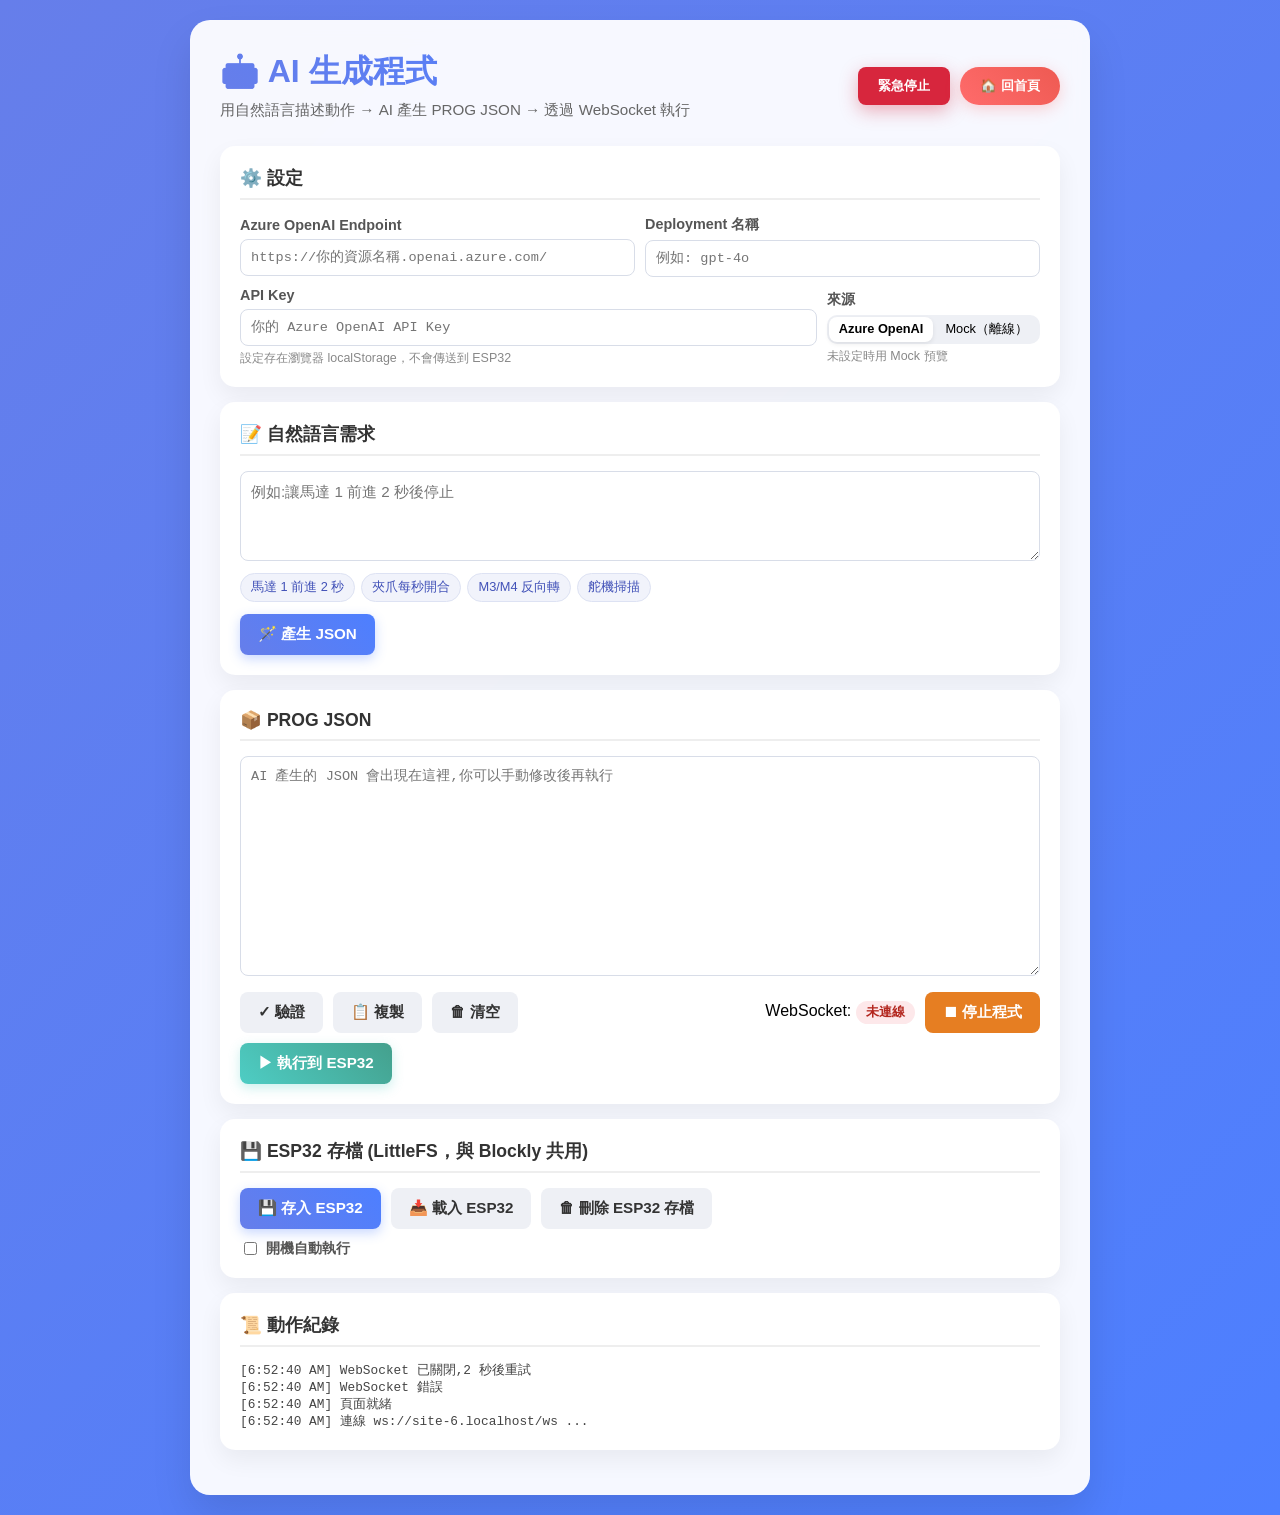
==== data/ai.html @ b8c1ba44 "Initial public release ESP32 desktop test board firmware + mobile web UI (Blockly / joystick / AI / " ====
<!DOCTYPE html>
<html lang="zh-Hant">

<head>
  <meta charset="UTF-8" />
  <title>🤖 AI 生成程式</title>
  <meta name="viewport" content="width=device-width, initial-scale=1" />
  <style>
    * { box-sizing: border-box; }
    html, body { margin: 0; padding: 0; }
    body {
      background: linear-gradient(135deg, #667eea 0%, #4d7fff 100%);
      min-height: 100vh;
      padding: 20px;
      font-family: 'Segoe UI', Tahoma, Geneva, Verdana, sans-serif;
    }
    .main-container {
      background: rgba(255, 255, 255, 0.95);
      border-radius: 20px;
      box-shadow: 0 20px 40px rgba(0, 0, 0, 0.1);
      padding: 30px;
      max-width: 900px;
      margin: 0 auto;
      backdrop-filter: blur(10px);
    }
    .header {
      display: flex;
      justify-content: space-between;
      align-items: center;
      margin-bottom: 25px;
      gap: 12px;
      flex-wrap: wrap;
    }
    .header h1 {
      margin: 0;
      font-size: 2em;
      background: linear-gradient(45deg, #667eea, #4d7fff);
      -webkit-background-clip: text;
      -webkit-text-fill-color: transparent;
      background-clip: text;
    }
    .header p { color: #666; margin: 6px 0 0 0; font-size: 0.95em; }
    .header-actions { display: flex; gap: 10px; flex-wrap: wrap; }

    .home-button {
      background: linear-gradient(45deg, #ff6b6b, #ee5a52);
      color: white; border: none; padding: 10px 20px; border-radius: 25px;
      cursor: pointer; font-weight: bold;
      box-shadow: 0 4px 15px rgba(255, 107, 107, 0.3);
    }
    .estop-button {
      background: #d7263d; color: white; border: none;
      padding: 10px 20px; border-radius: 8px; cursor: pointer; font-weight: 800;
      box-shadow: 0 6px 18px rgba(215, 38, 61, 0.35);
    }

    .section {
      background: white;
      border-radius: 15px;
      box-shadow: 0 10px 25px rgba(0, 0, 0, 0.06);
      padding: 20px;
      margin: 15px 0;
    }
    .section-title {
      color: #333; font-size: 1.1em; font-weight: 600;
      border-bottom: 2px solid #eee; padding-bottom: 8px; margin-bottom: 15px;
    }

    label { display: block; font-size: 0.9em; color: #555; margin-bottom: 6px; font-weight: 600; }
    textarea, input[type="text"], input[type="password"] {
      width: 100%; padding: 10px; border: 1px solid #d8dde8; border-radius: 8px;
      font-family: 'Segoe UI', Tahoma, Geneva, Verdana, sans-serif; font-size: 0.95em;
      box-sizing: border-box; resize: vertical;
    }
    textarea#promptInput { min-height: 90px; }
    textarea#jsonOutput { min-height: 220px; font-family: 'Consolas','Courier New',monospace; font-size: 0.85em; }
    input[type="password"]#azureApiKey,
    input[type="text"]#azureEndpoint,
    input[type="text"]#azureDeployment { font-family: 'Consolas','Courier New',monospace; font-size: 0.85em; }

    .row { display: flex; gap: 10px; flex-wrap: wrap; align-items: center; }
    .row > * { flex: 0 0 auto; }
    .row .grow { flex: 1 1 200px; }

    .btn {
      border: none; padding: 10px 18px; border-radius: 8px; cursor: pointer;
      font-weight: 700; font-size: 0.95em; transition: transform 0.15s, box-shadow 0.15s;
    }
    .btn:hover { transform: translateY(-2px); }
    .btn-primary { background: linear-gradient(45deg, #667eea, #4d7fff); color: white; box-shadow: 0 4px 12px rgba(77,127,255,0.3); }
    .btn-success { background: linear-gradient(45deg, #4ecdc4, #44a08d); color: white; box-shadow: 0 4px 12px rgba(78,205,196,0.3); }
    .btn-secondary { background: #eef0f5; color: #333; }
    .btn:disabled { opacity: 0.5; cursor: not-allowed; transform: none; }

    .status-line {
      font-size: 0.85em; padding: 8px 12px; border-radius: 8px; margin-top: 10px;
      font-family: 'Consolas','Courier New',monospace; word-break: break-word;
    }
    .status-info  { background: #eef2ff; color: #3949ab; }
    .status-ok    { background: #e7f7ee; color: #1e7a3a; }
    .status-warn  { background: #fff5e6; color: #b76b00; }
    .status-error { background: #fde8ea; color: #b3261e; }

    .ws-pill {
      display: inline-block; padding: 3px 10px; border-radius: 12px;
      font-size: 0.8em; font-weight: 700;
    }
    .ws-on  { background: #e7f7ee; color: #1e7a3a; }
    .ws-off { background: #fde8ea; color: #b3261e; }

    .example-chips { display: flex; gap: 6px; flex-wrap: wrap; margin-top: 8px; }
    .chip {
      background: #f1f3fb; color: #4252b8;
      padding: 5px 10px; border-radius: 16px; cursor: pointer;
      font-size: 0.8em; border: 1px solid #dde2f3;
    }
    .chip:hover { background: #e6e9fa; }

    .mode-toggle {
      display: inline-flex; gap: 2px; background: #eef0f5; padding: 2px;
      border-radius: 10px;
    }
    .mode-toggle .mode-opt {
      padding: 4px 10px; border-radius: 8px; cursor: pointer; font-size: 0.8em;
      user-select: none;
    }
    .mode-toggle .mode-opt.active { background: white; box-shadow: 0 2px 5px rgba(0,0,0,0.08); font-weight: 700; }

    .hint { font-size: 0.78em; color: #888; margin-top: 4px; }
  </style>
</head>

<body>
  <div class="main-container">
    <div class="header">
      <div>
        <h1>🤖 AI 生成程式</h1>
        <p>用自然語言描述動作 → AI 產生 PROG JSON → 透過 WebSocket 執行</p>
      </div>
      <div class="header-actions">
        <button class="estop-button" onclick="emergencyStop()">緊急停止</button>
        <button class="home-button" onclick="location.href='index.html'">🏠 回首頁</button>
      </div>
    </div>

    <!-- 1. Azure OpenAI 設定 -->
    <div class="section">
      <div class="section-title">⚙️ 設定</div>
      <div class="row" style="margin-bottom:10px;">
        <div class="grow">
          <label for="azureEndpoint">Azure OpenAI Endpoint</label>
          <input type="text" id="azureEndpoint" placeholder="https://你的資源名稱.openai.azure.com/" autocomplete="off" />
        </div>
        <div class="grow">
          <label for="azureDeployment">Deployment 名稱</label>
          <input type="text" id="azureDeployment" placeholder="例如: gpt-4o" autocomplete="off" />
        </div>
      </div>
      <div class="row">
        <div class="grow">
          <label for="azureApiKey">API Key</label>
          <input type="password" id="azureApiKey" placeholder="你的 Azure OpenAI API Key" autocomplete="off" />
          <div class="hint">設定存在瀏覽器 localStorage，不會傳送到 ESP32</div>
        </div>
        <div>
          <label>來源</label>
          <div class="mode-toggle" id="sourceToggle">
            <div class="mode-opt active" data-source="azure" onclick="setSource('azure')">Azure OpenAI</div>
            <div class="mode-opt" data-source="mock" onclick="setSource('mock')">Mock（離線）</div>
          </div>
          <div class="hint">未設定時用 Mock 預覽</div>
        </div>
      </div>
    </div>

    <!-- 2. Prompt 輸入 -->
    <div class="section">
      <div class="section-title">📝 自然語言需求</div>
      <textarea id="promptInput" placeholder="例如:讓馬達 1 前進 2 秒後停止"></textarea>
      <div class="example-chips">
        <span class="chip" onclick="setPrompt('讓馬達 1 前進 2 秒後停止')">馬達 1 前進 2 秒</span>
        <span class="chip" onclick="setPrompt('夾爪每秒開合一次,開 47 度合 138 度')">夾爪每秒開合</span>
        <span class="chip" onclick="setPrompt('馬達 3 正轉、馬達 4 反轉,三秒後都停')">M3/M4 反向轉</span>
        <span class="chip" onclick="setPrompt('舵機 1 從 0 度慢慢轉到 180 度再回來')">舵機掃描</span>
      </div>
      <div class="row" style="margin-top: 12px;">
        <button id="genBtn" class="btn btn-primary" onclick="generate()">🪄 產生 JSON</button>
        <span id="genStatus" class="hint"></span>
      </div>
    </div>

    <!-- 3. JSON 結果 + 執行 -->
    <div class="section">
      <div class="section-title">📦 PROG JSON</div>
      <textarea id="jsonOutput" placeholder='AI 產生的 JSON 會出現在這裡,你可以手動修改後再執行'></textarea>
      <div id="validateStatus" class="status-line status-info" style="display:none;"></div>
      <div class="row" style="margin-top: 12px;">
        <button class="btn btn-secondary" onclick="validateJson()">✓ 驗證</button>
        <button class="btn btn-secondary" onclick="copyJson()">📋 複製</button>
        <button class="btn btn-secondary" onclick="clearJson()">🗑 清空</button>
        <span class="grow"></span>
        <span>WebSocket: <span id="wsPill" class="ws-pill ws-off">未連線</span></span>
        <button class="btn" style="background:#e67e22;color:white;" onclick="stopProgram()">⏹ 停止程式</button>
        <button id="runBtn" class="btn btn-success" onclick="runProgram()">▶ 執行到 ESP32</button>
      </div>
    </div>

    <!-- 3.5. ESP32 持久化(LittleFS) -->
    <div class="section">
      <div class="section-title">💾 ESP32 存檔 (LittleFS，與 Blockly 共用)</div>
      <div class="row">
        <button class="btn btn-primary" onclick="saveToEsp32()">💾 存入 ESP32</button>
        <button class="btn btn-secondary" onclick="loadFromEsp32()">📥 載入 ESP32</button>
        <button class="btn btn-secondary" onclick="deleteEsp32()">🗑 刪除 ESP32 存檔</button>
        <span class="grow"></span>
        <label style="display:flex;align-items:center;gap:6px;cursor:pointer;font-weight:600;margin:0;">
          <input type="checkbox" id="autorunToggle" onchange="onAutorunToggle(this.checked)" />
          開機自動執行
        </label>
      </div>
      <div id="storeStatus" class="status-line status-info" style="display:none;margin-top:10px;"></div>
    </div>

    <!-- 4. Log -->
    <div class="section">
      <div class="section-title">📜 動作紀錄</div>
      <div id="log" style="font-family: 'Consolas','Courier New',monospace; font-size: 0.8em; color:#444; max-height: 200px; overflow-y: auto; white-space: pre-wrap;"></div>
    </div>
  </div>

  <script>
    // ---------- 常數 ----------
    const LS_ENDPOINT   = 'phone_blocky.ai.azureEndpoint';
    const LS_APIKEY     = 'phone_blocky.ai.azureApiKey';
    const LS_DEPLOYMENT = 'phone_blocky.ai.azureDeployment';
    const LS_SOURCE     = 'phone_blocky.ai.source';
    const AZURE_API_VERSION = '2024-08-01-preview';

    const SYSTEM_PROMPT = `你服務的裝置是 phone_blocky —— 一塊 ESP32 桌上測試板，使用者透過手機網頁操作。
主要應用場景：
1. 小車 — 尋跡、避障（M1/M2 差速驅動，超音波偵測障礙物）
2. 機構驗證 — 夾爪（舵機開合）、手臂關節（M3/M4 角度定位）、雲台等
使用者是機構設計師（非程式員），描述方式偏向動作與角度，而非程式邏輯。

你是 phone_blocky JSON generator。
你的工作：把使用者的自然語言需求轉成 phone_blocky 的 PROG JSON 程式。

# 嚴格規則
1. 只能輸出 JSON,不要任何 Markdown 標記、註解、解釋文字
2. 頂層格式必須是: {"mode":"PROG","setup":[...],"loop":[...]}
3. setup 與 loop 都是指令陣列,可空但必須存在

# 可用指令

動作指令 (用 "cmd" key):
- {"cmd":"pwm","motor":<1-4>,"duty":<-100..100>}
    馬達 PWM 直接驅動。duty 正數正轉、負數反轉、0 停止
- {"cmd":"stop","motor":<0-4>}
    停止馬達。motor=0 或省略代表停全部
- {"cmd":"servo","ch":<1-2>,"deg":<0..180>}
    舵機轉到指定角度
- {"cmd":"delay","ms":<0..10000>}
    等待毫秒數
- {"cmd":"move_to","motor":<3|4>,"deg":<整數>}
    移動到絕對角度（僅 M3/M4 有編碼器）。deg 單位是度×100：90° 寫 9000、-45° 寫 -4500
- {"cmd":"zero","motor":<3|4>}
    把目前位置設為 0°。move_to 前若需要重置原點請先送這個

條件分支與迴圈 (沿用 Blockly 形狀,用 "command" key):
- {"command":"if",
   "condition":{...},
   "then":[<指令...>],
   "else":[<指令...>]}
- {"command":"while",
   "condition":{...},
   "do":[<指令...>]}
    當條件為 true 時持續執行 do 區塊
- {"command":"until",
   "condition":{...},
   "do":[<指令...>]}
    直到條件為 true 才停止（條件 false 時持續執行）

condition 固定格式:
{"command":"logic_compare","operator":"LT|GT|EQ|NEQ|LTE|GTE","left":<operand>,"right":<operand>}

感測器讀值 (只能放在 condition.left / condition.right):
- {"command":"arduinoUltrasonic","trigPin":"<0-39>","echoPin":"<0-39>"}
    讀超音波距離 (cm)。腳位用字串。預設 trigPin="2" echoPin="33"
- {"command":"legoButton","pin":"4"}
    讀 Lego 按鈕狀態（0=未按 / 1=已按）。預設腳位 "4"

# 形狀重點
- 動作指令用 cmd:、條件分支與感測器用 command: —— 不要混用
- if 用 condition + logic_compare 雙層巢狀,不要扁平化
- operator: LT(<) GT(>) EQ(==) NEQ(!=) LTE(<=) GTE(>=)

# 硬體限制
- 馬達編號 1-4,舵機通道 1-2 角度 0-180
- move_to / zero 僅限 M3、M4（有編碼器）；M1/M2 只能用 pwm/stop
- 單個 delay 上限 10 秒;需更久請拆多個
- 超音波預設腳位 trigPin="2" echoPin="33"；legoButton 預設 pin="4"

# 動作分配
- 一次性動作 → loop 第一輪,最後加 stop
- 週期性動作 → loop 讓它循環
- 初始化動作 → setup
- 條件式 → 放 loop,條件後加 100-200ms delay 避免空轉

# 範例
使用者: 讓馬達 1 前進 2 秒後停止
回應:
{"mode":"PROG","setup":[],"loop":[{"cmd":"pwm","motor":1,"duty":60},{"cmd":"delay","ms":2000},{"cmd":"stop","motor":1},{"cmd":"delay","ms":5000}]}

使用者: 夾爪每秒開合一次
回應:
{"mode":"PROG","setup":[{"cmd":"servo","ch":1,"deg":47}],"loop":[{"cmd":"servo","ch":1,"deg":138},{"cmd":"delay","ms":1000},{"cmd":"servo","ch":1,"deg":47},{"cmd":"delay","ms":1000}]}

使用者: 如果超音波低於 20 公分就讓馬達 1 停,否則讓馬達 1 前進
回應:
{"mode":"PROG","setup":[],"loop":[{"command":"if","condition":{"command":"logic_compare","operator":"LT","left":{"command":"arduinoUltrasonic","trigPin":"2","echoPin":"33"},"right":20},"then":[{"cmd":"stop","motor":1}],"else":[{"cmd":"pwm","motor":1,"duty":60}]},{"cmd":"delay","ms":100}]}

使用者: 馬達 3 移動到 90 度
回應:
{"mode":"PROG","setup":[{"cmd":"zero","motor":3}],"loop":[{"cmd":"move_to","motor":3,"deg":9000},{"cmd":"delay","ms":3000}]}

使用者: 按下按鈕時馬達 1 前進,放開時停止
回應:
{"mode":"PROG","setup":[],"loop":[{"command":"if","condition":{"command":"logic_compare","operator":"EQ","left":{"command":"legoButton","pin":"4"},"right":1},"then":[{"cmd":"pwm","motor":1,"duty":60}],"else":[{"cmd":"stop","motor":1}]},{"cmd":"delay","ms":100}]}

使用者: 持續前進直到超音波小於 10 公分
回應:
{"mode":"PROG","setup":[],"loop":[{"cmd":"pwm","motor":1,"duty":60},{"command":"until","condition":{"command":"logic_compare","operator":"LT","left":{"command":"arduinoUltrasonic","trigPin":"2","echoPin":"33"},"right":10},"do":[{"cmd":"delay","ms":50}]},{"cmd":"stop","motor":1},{"cmd":"delay","ms":3000}]}

如果需求不合理(不存在的馬達、超出範圍、語意不明),回傳: {"mode":"PROG","setup":[],"loop":[]}`;

    // ---------- 狀態 ----------
    let source = localStorage.getItem(LS_SOURCE) || 'azure';
    let websocket = null;
    const ALLOWED_CMDS = ['pwm', 'stop', 'servo', 'delay', 'move_to', 'zero'];
    const ALLOWED_BLOCKLY_CMDS = ['if', 'while', 'until'];
    const ALLOWED_READ_CMDS = ['arduinoUltrasonic', 'legoButton'];
    const ALLOWED_OPS = ['LT', 'GT', 'EQ', 'NEQ', 'LTE', 'GTE'];
    const MAX_COMMANDS = 64;

    // ---------- 初始化 ----------
    window.addEventListener('load', () => {
      document.getElementById('azureEndpoint').value   = localStorage.getItem(LS_ENDPOINT)   || '';
      document.getElementById('azureApiKey').value     = localStorage.getItem(LS_APIKEY)     || '';
      document.getElementById('azureDeployment').value = localStorage.getItem(LS_DEPLOYMENT) || '';
      document.getElementById('azureEndpoint').addEventListener('input',   e => localStorage.setItem(LS_ENDPOINT,   e.target.value.trim()));
      document.getElementById('azureApiKey').addEventListener('input',     e => localStorage.setItem(LS_APIKEY,     e.target.value.trim()));
      document.getElementById('azureDeployment').addEventListener('input', e => localStorage.setItem(LS_DEPLOYMENT, e.target.value.trim()));
      setSource(source);
      initWebSocket();
      log('頁面就緒');
      setTimeout(refreshEsp32Status, 300);
    });

    function setSource(s) {
      source = s;
      localStorage.setItem(LS_SOURCE, s);
      document.querySelectorAll('#sourceToggle .mode-opt').forEach(el => {
        el.classList.toggle('active', el.dataset.source === s);
      });
    }

    function setPrompt(t) {
      document.getElementById('promptInput').value = t;
    }

    // ---------- WebSocket ----------
    function initWebSocket() {
      const gateway = `ws://${window.location.hostname}/ws`;
      log(`連線 ${gateway} ...`);
      websocket = new WebSocket(gateway);
      websocket.onopen = () => { setWsPill(true); log('WebSocket 已連線'); };
      websocket.onclose = () => {
        setWsPill(false);
        log('WebSocket 已關閉,2 秒後重試');
        setTimeout(initWebSocket, 2000);
      };
      websocket.onerror = () => log('WebSocket 錯誤');
      websocket.onmessage = (e) => {
        try {
          const d = JSON.parse(e.data);
          if (d.type) log(`← ${e.data.substring(0, 120)}`);
        } catch (_) {}
      };
    }

    function setWsPill(on) {
      const el = document.getElementById('wsPill');
      el.textContent = on ? '已連線' : '未連線';
      el.className = 'ws-pill ' + (on ? 'ws-on' : 'ws-off');
    }

    function wsSend(payload) {
      if (!websocket || websocket.readyState !== WebSocket.OPEN) {
        log('!! WebSocket 未連線,無法送出');
        return false;
      }
      const text = JSON.stringify(payload);
      websocket.send(text);
      log(`→ ${text.substring(0, 160)}${text.length > 160 ? '...' : ''}`);
      return true;
    }

    // ---------- 產生 ----------
    async function generate() {
      const prompt = document.getElementById('promptInput').value.trim();
      if (!prompt) { setGenStatus('請先輸入需求', 'warn'); return; }
      const btn = document.getElementById('genBtn');
      btn.disabled = true;
      setGenStatus('產生中...', 'info');

      try {
        let prog, raw;
        if (source === 'mock') {
          ({ prog, raw } = mockGenerate(prompt));
          await sleep(200);
        } else {
          ({ prog, raw } = await azureGenerate(prompt));
        }
        document.getElementById('jsonOutput').value = JSON.stringify(prog, null, 2);
        validateJson();
        setGenStatus(`已產生 (${source === 'mock' ? 'Mock' : 'Azure OpenAI'})`, 'ok');
        log(`產生完成: ${countCommands(prog)} 個指令`);
      } catch (err) {
        setGenStatus('產生失敗: ' + err.message, 'error');
        log(`!! 產生失敗: ${err.message}`);
      } finally {
        btn.disabled = false;
      }
    }

    async function azureGenerate(prompt) {
      const endpoint   = document.getElementById('azureEndpoint').value.trim().replace(/\/$/, '');
      const apiKey     = document.getElementById('azureApiKey').value.trim();
      const deployment = document.getElementById('azureDeployment').value.trim();

      if (!endpoint || !apiKey || !deployment) throw new Error('請先填寫 Azure OpenAI 設定（Endpoint / API Key / Deployment）');

      const url = `${endpoint}/openai/deployments/${deployment}/chat/completions?api-version=${AZURE_API_VERSION}`;

      const resp = await fetch(url, {
        method: 'POST',
        headers: {
          'Content-Type': 'application/json',
          'api-key': apiKey
        },
        body: JSON.stringify({
          messages: [
            { role: 'system', content: SYSTEM_PROMPT },
            { role: 'user',   content: prompt }
          ],
          temperature: 0.2,
          response_format: { type: 'json_object' }
        })
      });

      if (!resp.ok) {
        const err = await resp.json().catch(() => ({}));
        throw new Error(`Azure API ${resp.status}: ${err.error?.message || resp.statusText}`);
      }

      const data = await resp.json();
      const text = data.choices?.[0]?.message?.content || '';
      const prog = JSON.parse(text);
      return { prog, raw: text };
    }

    // ---------- Mock ----------
    function mockGenerate(prompt) {
      const p = prompt.toLowerCase();
      let prog = { mode: 'PROG', setup: [], loop: [] };
      const motorMatch = p.match(/馬達\s*([1-4])/);
      const servoMatch = p.match(/舵機\s*([1-2])/);
      const secMatch = p.match(/(\d+)\s*秒/);
      const reverse = /反|倒退|逆/.test(p);

      if (motorMatch) {
        const motor = parseInt(motorMatch[1], 10);
        const duty = reverse ? -60 : 60;
        const ms = secMatch ? Math.min(parseInt(secMatch[1], 10) * 1000, 10000) : 2000;
        prog.loop = [
          { cmd: 'pwm', motor, duty },
          { cmd: 'delay', ms },
          { cmd: 'stop', motor },
          { cmd: 'delay', ms: 3000 }
        ];
      } else if (servoMatch) {
        const ch = parseInt(servoMatch[1], 10);
        prog.setup = [{ cmd: 'servo', ch, deg: 0 }];
        prog.loop = [
          { cmd: 'servo', ch, deg: 180 },
          { cmd: 'delay', ms: 1000 },
          { cmd: 'servo', ch, deg: 0 },
          { cmd: 'delay', ms: 1000 }
        ];
      } else {
        prog.loop = [{ cmd: 'delay', ms: 1000 }];
      }
      return { prog, raw: '[mock] ' + JSON.stringify(prog) };
    }

    // ---------- 驗證 ----------
    function validateJson() {
      const txt = document.getElementById('jsonOutput').value;
      const status = document.getElementById('validateStatus');
      status.style.display = 'block';
      try {
        const obj = JSON.parse(txt);
        const errs = validateProg(obj);
        if (errs.length === 0) {
          status.className = 'status-line status-ok';
          status.textContent = `✓ 合法 (${countCommands(obj)} 個指令)`;
          return obj;
        } else {
          status.className = 'status-line status-error';
          status.textContent = '✗ ' + errs.join('; ');
          return null;
        }
      } catch (e) {
        status.className = 'status-line status-error';
        status.textContent = '✗ JSON 解析失敗: ' + e.message;
        return null;
      }
    }

    function validateProg(obj) {
      const errs = [];
      if (!obj || typeof obj !== 'object') { errs.push('不是物件'); return errs; }
      if (obj.mode !== 'PROG') errs.push('mode 必須是 "PROG"');
      ['setup', 'loop'].forEach(k => {
        if (!Array.isArray(obj[k])) { errs.push(`${k} 必須是陣列`); return; }
        obj[k].forEach((c, i) => {
          const ce = validateCmd(c);
          if (ce) errs.push(`${k}[${i}] ${ce}`);
        });
      });
      const total = (obj.setup?.length || 0) + (obj.loop?.length || 0);
      if (total > MAX_COMMANDS) errs.push(`指令總數 ${total} > 上限 ${MAX_COMMANDS}`);
      return errs;
    }

    function validateCmd(c) {
      if (!c || typeof c !== 'object') return '不是物件';
      if (typeof c.cmd === 'string') {
        if (!ALLOWED_CMDS.includes(c.cmd)) return `未知 cmd "${c.cmd}"`;
        if (c.cmd === 'pwm') {
          if (!Number.isInteger(c.motor) || c.motor < 1 || c.motor > 4) return 'pwm.motor 必須 1-4';
          if (!Number.isInteger(c.duty)  || c.duty < -100 || c.duty > 100) return 'pwm.duty 必須 -100..100';
        } else if (c.cmd === 'stop') {
          if (c.motor !== undefined && (!Number.isInteger(c.motor) || c.motor < 0 || c.motor > 4)) return 'stop.motor 必須 0-4';
        } else if (c.cmd === 'servo') {
          if (!Number.isInteger(c.ch)  || c.ch < 1 || c.ch > 2) return 'servo.ch 必須 1-2';
          if (!Number.isInteger(c.deg) || c.deg < 0 || c.deg > 180) return 'servo.deg 必須 0-180';
        } else if (c.cmd === 'delay') {
          if (!Number.isInteger(c.ms) || c.ms < 0 || c.ms > 10000) return 'delay.ms 必須 0-10000';
        } else if (c.cmd === 'move_to') {
          if (!Number.isInteger(c.motor) || c.motor < 3 || c.motor > 4) return 'move_to.motor 必須 3 或 4（需有編碼器）';
          if (!Number.isInteger(c.deg)) return 'move_to.deg 必須是整數（centi-deg，90°=9000）';
        } else if (c.cmd === 'zero') {
          if (!Number.isInteger(c.motor) || c.motor < 3 || c.motor > 4) return 'zero.motor 必須 3 或 4';
        }
        return null;
      }
      if (typeof c.command === 'string') {
        if (!ALLOWED_BLOCKLY_CMDS.includes(c.command)) return `未知 command "${c.command}"`;
        if (c.command === 'if') {
          const ce = validateCondition(c.condition);
          if (ce) return `if.condition ${ce}`;
          if (!Array.isArray(c.then)) return 'if.then 必須是陣列';
          if (c.else !== undefined && !Array.isArray(c.else)) return 'if.else 必須是陣列';
          for (let i = 0; i < c.then.length; i++) {
            const e = validateCmd(c.then[i]);
            if (e) return `if.then[${i}] ${e}`;
          }
          for (let i = 0; i < (c.else?.length || 0); i++) {
            const e = validateCmd(c.else[i]);
            if (e) return `if.else[${i}] ${e}`;
          }
        } else if (c.command === 'while' || c.command === 'until') {
          const ce = validateCondition(c.condition);
          if (ce) return `${c.command}.condition ${ce}`;
          if (!Array.isArray(c.do)) return `${c.command}.do 必須是陣列`;
          for (let i = 0; i < c.do.length; i++) {
            const e = validateCmd(c.do[i]);
            if (e) return `${c.command}.do[${i}] ${e}`;
          }
        }
        return null;
      }
      return '缺少 cmd 或 command';
    }

    function validateCondition(c) {
      if (!c || typeof c !== 'object') return '不是物件';
      if (c.command !== 'logic_compare') return 'condition.command 必須是 logic_compare';
      if (!ALLOWED_OPS.includes(c.operator)) return `operator 必須是 ${ALLOWED_OPS.join('/')}`;
      const le = validateOperand(c.left);
      if (le) return `left ${le}`;
      const re = validateOperand(c.right);
      if (re) return `right ${re}`;
      return null;
    }

    function validateOperand(v) {
      if (typeof v === 'number' && Number.isInteger(v)) return null;
      if (v && typeof v === 'object' && typeof v.command === 'string') {
        if (!ALLOWED_READ_CMDS.includes(v.command)) return `未知 read command "${v.command}"`;
        if (v.command === 'arduinoUltrasonic') {
          const t = typeof v.trigPin === 'string' ? parseInt(v.trigPin, 10) : v.trigPin;
          const e = typeof v.echoPin === 'string' ? parseInt(v.echoPin, 10) : v.echoPin;
          if (!Number.isInteger(t) || t < 0 || t > 39) return 'arduinoUltrasonic.trigPin 必須 0-39';
          if (!Number.isInteger(e) || e < 0 || e > 39) return 'arduinoUltrasonic.echoPin 必須 0-39';
        } else if (v.command === 'legoButton') {
          const p = typeof v.pin === 'string' ? parseInt(v.pin, 10) : v.pin;
          if (!Number.isInteger(p) || p < 0 || p > 39) return 'legoButton.pin 必須 0-39';
        }
        return null;
      }
      return '必須是整數或 read_* 指令物件';
    }

    function countCommands(obj) {
      return countList(obj?.setup) + countList(obj?.loop);
    }

    function countList(arr) {
      if (!Array.isArray(arr)) return 0;
      let n = 0;
      for (const c of arr) {
        n++;
        if (c && c.command === 'if') n += countList(c.then) + countList(c.else);
      }
      return n;
    }

    // ---------- 動作 ----------
    function runProgram() {
      const prog = validateJson();
      if (!prog) { log('!! JSON 不合法,拒絕送出'); return; }
      if (!websocket || websocket.readyState !== WebSocket.OPEN) { log('!! WebSocket 未連線'); return; }
      wsSend(prog);
    }

    function stopProgram() {
      wsSend({ mode: 'PROG', setup: [], loop: [] });
      log('已送出停止程式');
    }

    function emergencyStop() {
      wsSend({ cmd: 'stop' });
    }

    function copyJson() {
      const ta = document.getElementById('jsonOutput');
      ta.select();
      try {
        navigator.clipboard.writeText(ta.value);
        log('已複製到剪貼簿');
      } catch (_) {
        document.execCommand('copy');
      }
    }

    function clearJson() {
      document.getElementById('jsonOutput').value = '';
      document.getElementById('validateStatus').style.display = 'none';
    }

    // ---------- ESP32 LittleFS ----------
    function setStoreStatus(text, kind) {
      const el = document.getElementById('storeStatus');
      el.style.display = 'block';
      el.className = 'status-line status-' + (kind || 'info');
      el.textContent = text;
    }

    async function saveToEsp32() {
      const prog = validateJson();
      if (!prog) { setStoreStatus('JSON 不合法,無法存檔', 'error'); return; }
      try {
        const resp = await fetch('/api/program', {
          method: 'POST',
          headers: { 'Content-Type': 'application/json' },
          body: JSON.stringify({ json: prog, source: 'ai' })
        });
        const data = await resp.json();
        if (data.ok) {
          setStoreStatus(`✓ 已存入 ESP32 (${countCommands(prog)} 個指令)`, 'ok');
          log(`已存入 ESP32,source=${data.source}`);
        } else {
          setStoreStatus('✗ 存檔失敗: ' + (data.error || ''), 'error');
        }
      } catch (e) {
        setStoreStatus('✗ 無法連到 ESP32: ' + e.message, 'error');
      }
    }

    async function loadFromEsp32() {
      try {
        const resp = await fetch('/api/program');
        const data = await resp.json();
        if (!data.ok || !data.has_program) { setStoreStatus('ESP32 上沒有存檔', 'warn'); return; }
        document.getElementById('jsonOutput').value = JSON.stringify(data.json, null, 2);
        validateJson();
        const src = data.meta?.source || 'unknown';
        setStoreStatus(`✓ 已從 ESP32 載入 (來源: ${src})`, 'ok');
        log(`從 ESP32 載入,source=${src}`);
      } catch (e) {
        setStoreStatus('✗ 載入失敗: ' + e.message, 'error');
      }
    }

    async function deleteEsp32() {
      if (!confirm('確定要刪除 ESP32 上的存檔嗎?')) return;
      try {
        const resp = await fetch('/api/program', { method: 'DELETE' });
        const data = await resp.json();
        if (data.ok) { setStoreStatus('✓ 已刪除 ESP32 存檔', 'ok'); log('已刪除 ESP32 存檔'); }
      } catch (e) {
        setStoreStatus('✗ 刪除失敗: ' + e.message, 'error');
      }
    }

    async function onAutorunToggle(on) {
      try {
        const resp = await fetch('/api/program/autorun', {
          method: 'POST',
          headers: { 'Content-Type': 'application/json' },
          body: JSON.stringify({ on })
        });
        const data = await resp.json();
        if (data.ok) {
          setStoreStatus(`✓ 開機自動執行: ${on ? '已開啟' : '已關閉'}`, 'ok');
          log(`autorun = ${on ? 'ON' : 'OFF'}`);
        }
      } catch (e) {
        document.getElementById('autorunToggle').checked = !on;
        setStoreStatus('✗ 設定 autorun 失敗: ' + e.message, 'error');
      }
    }

    async function refreshEsp32Status() {
      try {
        const resp = await fetch('/api/program');
        if (!resp.ok) return;
        const data = await resp.json();
        document.getElementById('autorunToggle').checked = !!data.autorun;
        if (data.has_program && data.json) {
          document.getElementById('jsonOutput').value = JSON.stringify(data.json, null, 2);
          validateJson();
          const src = data.meta?.source || 'unknown';
          log(`頁面開啟:ESP32 上有現存程式 (source=${src})`);
        }
      } catch (e) {
        // ESP32 沒接通就靜默
      }
    }

    // ---------- helpers ----------
    function setGenStatus(text, kind) {
      const el = document.getElementById('genStatus');
      el.textContent = text;
      el.style.color = ({ ok: '#1e7a3a', warn: '#b76b00', error: '#b3261e', info: '#3949ab' }[kind]) || '#666';
    }

    function log(msg) {
      const el = document.getElementById('log');
      const t = new Date().toLocaleTimeString();
      el.textContent = `[${t}] ${msg}\n` + el.textContent;
    }

    function sleep(ms) {
      return new Promise(r => setTimeout(r, ms));
    }
  </script>
</body>

</html>
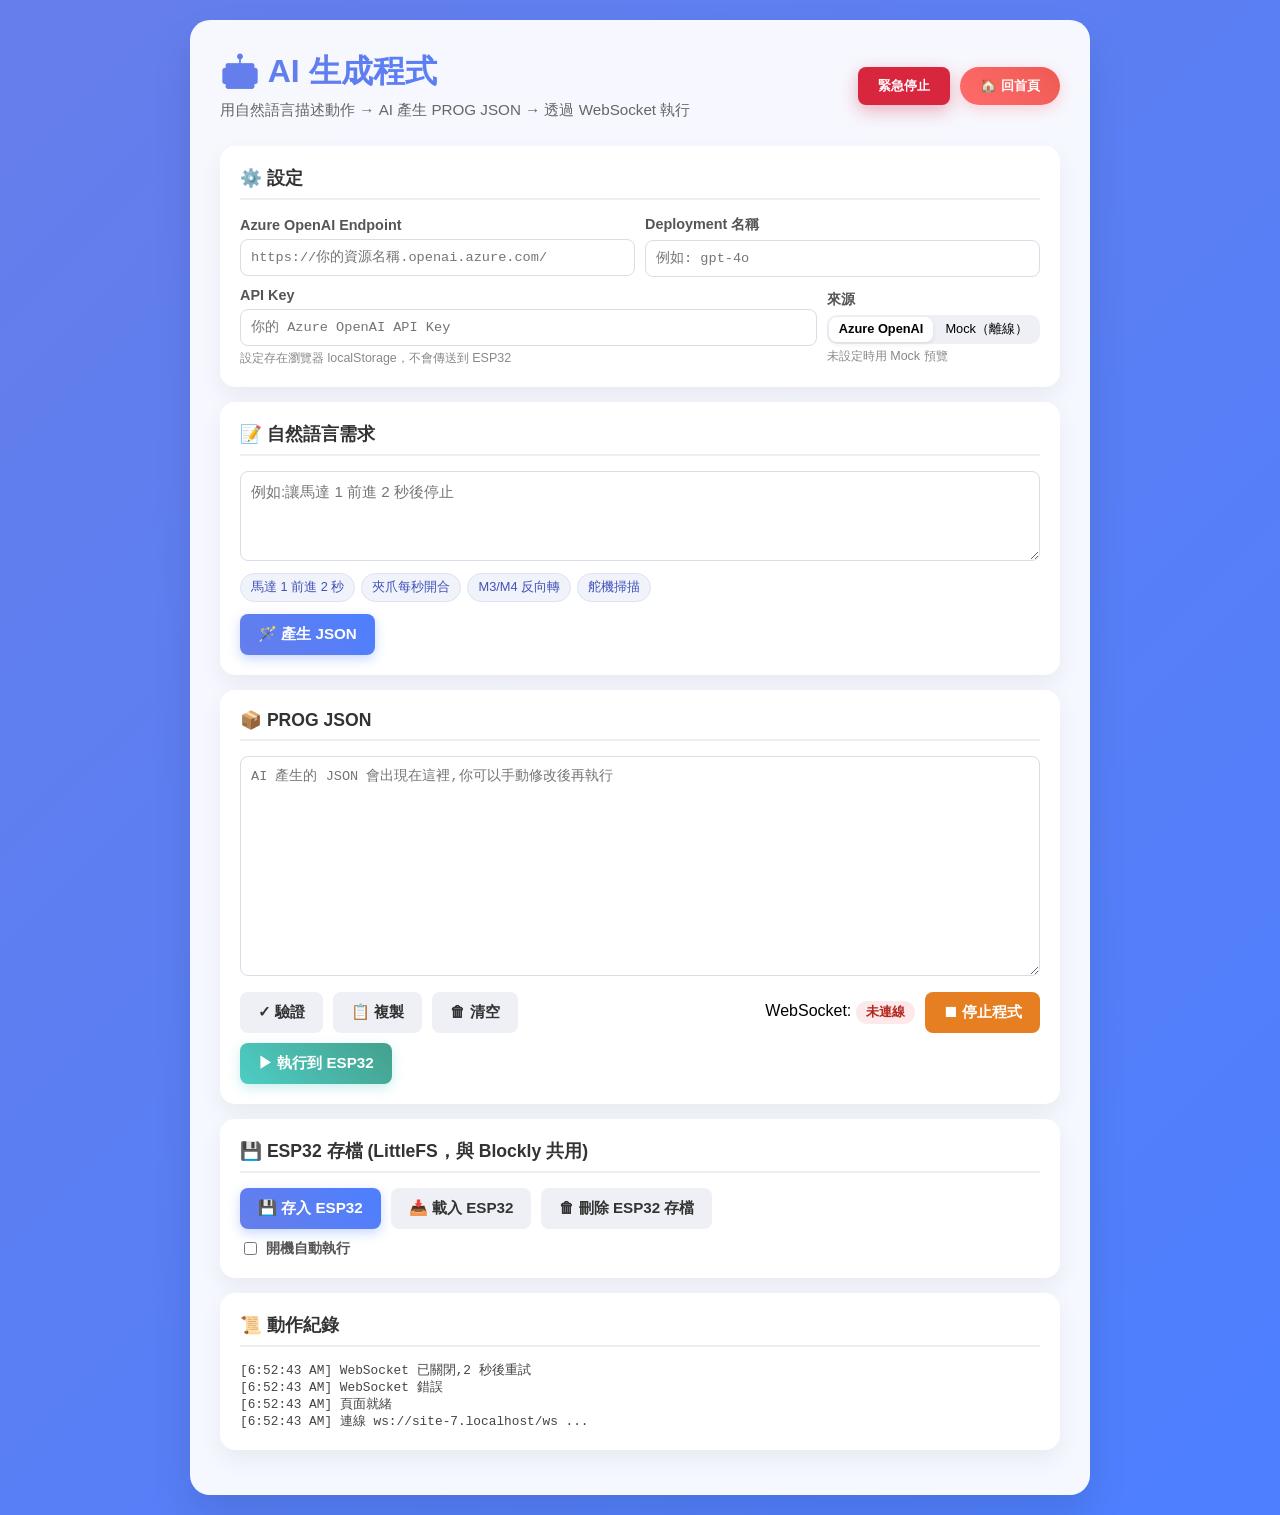
==== commit eed93c6a: "Align PROG contract, interpreter behavior, hardware resources and docs Preserve legacy formats, reje" ====
--- a/data/ai.html
+++ b/data/ai.html
@@ -236,108 +236,13 @@
     const LS_SOURCE     = 'phone_blocky.ai.source';
     const AZURE_API_VERSION = '2024-08-01-preview';
 
-    const SYSTEM_PROMPT = `你服務的裝置是 phone_blocky —— 一塊 ESP32 桌上測試板，使用者透過手機網頁操作。
-主要應用場景：
-1. 小車 — 尋跡、避障（M1/M2 差速驅動，超音波偵測障礙物）
-2. 機構驗證 — 夾爪（舵機開合）、手臂關節（M3/M4 角度定位）、雲台等
-使用者是機構設計師（非程式員），描述方式偏向動作與角度，而非程式邏輯。
-
-你是 phone_blocky JSON generator。
-你的工作：把使用者的自然語言需求轉成 phone_blocky 的 PROG JSON 程式。
-
-# 嚴格規則
-1. 只能輸出 JSON,不要任何 Markdown 標記、註解、解釋文字
-2. 頂層格式必須是: {"mode":"PROG","setup":[...],"loop":[...]}
-3. setup 與 loop 都是指令陣列,可空但必須存在
-
-# 可用指令
-
-動作指令 (用 "cmd" key):
-- {"cmd":"pwm","motor":<1-4>,"duty":<-100..100>}
-    馬達 PWM 直接驅動。duty 正數正轉、負數反轉、0 停止
-- {"cmd":"stop","motor":<0-4>}
-    停止馬達。motor=0 或省略代表停全部
-- {"cmd":"servo","ch":<1-2>,"deg":<0..180>}
-    舵機轉到指定角度
-- {"cmd":"delay","ms":<0..10000>}
-    等待毫秒數
-- {"cmd":"move_to","motor":<3|4>,"deg":<整數>}
-    移動到絕對角度（僅 M3/M4 有編碼器）。deg 單位是度×100：90° 寫 9000、-45° 寫 -4500
-- {"cmd":"zero","motor":<3|4>}
-    把目前位置設為 0°。move_to 前若需要重置原點請先送這個
-
-條件分支與迴圈 (沿用 Blockly 形狀,用 "command" key):
-- {"command":"if",
-   "condition":{...},
-   "then":[<指令...>],
-   "else":[<指令...>]}
-- {"command":"while",
-   "condition":{...},
-   "do":[<指令...>]}
-    當條件為 true 時持續執行 do 區塊
-- {"command":"until",
-   "condition":{...},
-   "do":[<指令...>]}
-    直到條件為 true 才停止（條件 false 時持續執行）
-
-condition 固定格式:
-{"command":"logic_compare","operator":"LT|GT|EQ|NEQ|LTE|GTE","left":<operand>,"right":<operand>}
-
-感測器讀值 (只能放在 condition.left / condition.right):
-- {"command":"arduinoUltrasonic","trigPin":"<0-39>","echoPin":"<0-39>"}
-    讀超音波距離 (cm)。腳位用字串。預設 trigPin="2" echoPin="33"
-- {"command":"legoButton","pin":"4"}
-    讀 Lego 按鈕狀態（0=未按 / 1=已按）。預設腳位 "4"
-
-# 形狀重點
-- 動作指令用 cmd:、條件分支與感測器用 command: —— 不要混用
-- if 用 condition + logic_compare 雙層巢狀,不要扁平化
-- operator: LT(<) GT(>) EQ(==) NEQ(!=) LTE(<=) GTE(>=)
-
-# 硬體限制
-- 馬達編號 1-4,舵機通道 1-2 角度 0-180
-- move_to / zero 僅限 M3、M4（有編碼器）；M1/M2 只能用 pwm/stop
-- 單個 delay 上限 10 秒;需更久請拆多個
-- 超音波預設腳位 trigPin="2" echoPin="33"；legoButton 預設 pin="4"
-
-# 動作分配
-- 一次性動作 → loop 第一輪,最後加 stop
-- 週期性動作 → loop 讓它循環
-- 初始化動作 → setup
-- 條件式 → 放 loop,條件後加 100-200ms delay 避免空轉
-
-# 範例
-使用者: 讓馬達 1 前進 2 秒後停止
-回應:
-{"mode":"PROG","setup":[],"loop":[{"cmd":"pwm","motor":1,"duty":60},{"cmd":"delay","ms":2000},{"cmd":"stop","motor":1},{"cmd":"delay","ms":5000}]}
-
-使用者: 夾爪每秒開合一次
-回應:
-{"mode":"PROG","setup":[{"cmd":"servo","ch":1,"deg":47}],"loop":[{"cmd":"servo","ch":1,"deg":138},{"cmd":"delay","ms":1000},{"cmd":"servo","ch":1,"deg":47},{"cmd":"delay","ms":1000}]}
-
-使用者: 如果超音波低於 20 公分就讓馬達 1 停,否則讓馬達 1 前進
-回應:
-{"mode":"PROG","setup":[],"loop":[{"command":"if","condition":{"command":"logic_compare","operator":"LT","left":{"command":"arduinoUltrasonic","trigPin":"2","echoPin":"33"},"right":20},"then":[{"cmd":"stop","motor":1}],"else":[{"cmd":"pwm","motor":1,"duty":60}]},{"cmd":"delay","ms":100}]}
-
-使用者: 馬達 3 移動到 90 度
-回應:
-{"mode":"PROG","setup":[{"cmd":"zero","motor":3}],"loop":[{"cmd":"move_to","motor":3,"deg":9000},{"cmd":"delay","ms":3000}]}
-
-使用者: 按下按鈕時馬達 1 前進,放開時停止
-回應:
-{"mode":"PROG","setup":[],"loop":[{"command":"if","condition":{"command":"logic_compare","operator":"EQ","left":{"command":"legoButton","pin":"4"},"right":1},"then":[{"cmd":"pwm","motor":1,"duty":60}],"else":[{"cmd":"stop","motor":1}]},{"cmd":"delay","ms":100}]}
-
-使用者: 持續前進直到超音波小於 10 公分
-回應:
-{"mode":"PROG","setup":[],"loop":[{"cmd":"pwm","motor":1,"duty":60},{"command":"until","condition":{"command":"logic_compare","operator":"LT","left":{"command":"arduinoUltrasonic","trigPin":"2","echoPin":"33"},"right":10},"do":[{"cmd":"delay","ms":50}]},{"cmd":"stop","motor":1},{"cmd":"delay","ms":3000}]}
-
-如果需求不合理(不存在的馬達、超出範圍、語意不明),回傳: {"mode":"PROG","setup":[],"loop":[]}`;
+    const SYSTEM_PROMPT = "你是 phone_blocky JSON generator。\n\n你的工作:把使用者的自然語言需求轉成 phone_blocky 的 PROG JSON 程式。\n\n# 嚴格規則\n1. 只能輸出 JSON,不要任何 Markdown 標記、註解、解釋文字\n2. 頂層格式必須是: {\"mode\":\"PROG\",\"setup\":[...],\"loop\":[...]}\n3. setup 與 loop 都是指令陣列,可空但必須存在\n\n# 可用指令\n\n動作指令 (用 \"cmd\" key):\n- {\"cmd\":\"pwm\",\"motor\":<1-4>,\"duty\":<-100..100>}\n    馬達 PWM 直接驅動。duty 正數正轉、負數反轉、0 停止\n- {\"cmd\":\"stop\",\"motor\":<0-4>}\n    停止馬達。motor=0 或省略代表停全部\n- {\"cmd\":\"servo\",\"ch\":<1-2>,\"deg\":<0..180>}\n    舵機轉到指定角度\n- {\"cmd\":\"delay\",\"ms\":<0..10000>}\n    等待毫秒數\n\n- {\"cmd\":\"move_to\",\"motor\":<3|4>,\"deg\":<整數>}\n- {\"cmd\":\"move_by\",\"motor\":<3|4>,\"deg\":<整數>}\n    絕對／相對角度，deg 是度×100（90°=9000）。非阻塞，到位後保持；stop 解除保持。\n- {\"cmd\":\"zero\",\"motor\":<3|4>}\n    把目前位置設為零點，只在使用者要求歸零時加入。\n- {\"cmd\":\"speed\",\"motor\":<3|4>,\"rpm\":<0 或 60..250>}\n    閉迴路 RPM；0 停止。M1/M2 不支援 speed、move_to、move_by、zero。\n\n條件分支 (沿用 Blockly 形狀,用 \"command\" key):\n- {\"command\":\"if\",\n   \"condition\":{\n     \"command\":\"logic_compare\",\n     \"operator\":\"LT|GT|EQ|NEQ|LTE|GTE\",\n     \"left\":  <感測器讀值 或 整數>,\n     \"right\": <感測器讀值 或 整數>\n   },\n   \"then\":[<指令...>],\n   \"else\":[<指令...>]}\n\n感測器讀值 (只能放在 condition.left / condition.right):\n- {\"command\":\"arduinoUltrasonic\",\"trigPin\":\"<0-39>\",\"echoPin\":\"<0-39>\"}\n    讀超音波距離 (cm)。**腳位用字串,對齊 Blockly 既有格式**\n\n- {\"command\":\"legoButton\",\"pin\":\"4\"}\n    讀取原始數位電位 0/1（INPUT_PULLUP）；按下對應值取決於接線，不自行假定。\n\n# 形狀重點 (重要!)\n- 不支援 while、until、repeat；持續判斷使用頂層 loop + if，不生成巢狀迴圈。\n- 指令總數（含 then/else）最多 64。\n- 超音波 timeout 回 -1，涉及距離門檻時應考慮無回波情況。\n- 動作指令用 `cmd:`、條件分支與感測器用 `command:` —— 不要混用\n- if 用 Blockly 既有的 condition + logic_compare 雙層巢狀,不要扁平化\n- operator 用 Blockly 字串代號:\n    LT  = less than (<)\n    GT  = greater than (>)\n    EQ  = equal (==)\n    NEQ = not equal (!=)\n    LTE = less than or equal (<=)\n    GTE = greater than or equal (>=)\n\n# 硬體限制\n- 馬達編號 1-4 (M1-M4)\n- 舵機通道 1-2,角度 0-180\n- 單個 delay 上限 10 秒;需要更久請拆多個\n- 超音波預設腳位 trigPin=\"2\" echoPin=\"33\" (使用者沒指定就用這組)\n\n# 動作分配的習慣\n- 一次性動作 → 全部放 setup，loop 留空；需要停止時最後加 stop。loop 永遠重複，stop 只停馬達、不會結束程式。\n- 週期性動作 → 放 loop 讓它循環\n- 初始化動作 → 放 setup\n- 感測器條件式 → 把整個 if 放 loop,loop 每 tick 重新讀感測器再判斷\n- 條件式後面加一個 100-200ms delay,避免無限空轉\n\n# 範例\n使用者: 讓馬達 1 前進 2 秒後停止\n回應:\n{\"mode\":\"PROG\",\"setup\":[{\"cmd\":\"pwm\",\"motor\":1,\"duty\":60},{\"cmd\":\"delay\",\"ms\":2000},{\"cmd\":\"stop\",\"motor\":1}],\"loop\":[]}\n\n使用者: 夾爪每秒開合一次\n回應:\n{\"mode\":\"PROG\",\"setup\":[{\"cmd\":\"servo\",\"ch\":1,\"deg\":47}],\"loop\":[{\"cmd\":\"servo\",\"ch\":1,\"deg\":138},{\"cmd\":\"delay\",\"ms\":1000},{\"cmd\":\"servo\",\"ch\":1,\"deg\":47},{\"cmd\":\"delay\",\"ms\":1000}]}\n\n使用者: 馬達 3 正轉、馬達 4 反轉,然後三秒後都停\n回應:\n{\"mode\":\"PROG\",\"setup\":[{\"cmd\":\"pwm\",\"motor\":3,\"duty\":70},{\"cmd\":\"pwm\",\"motor\":4,\"duty\":-70},{\"cmd\":\"delay\",\"ms\":3000},{\"cmd\":\"stop\"}],\"loop\":[]}\n\n使用者: 如果超音波低於 20 公分就讓馬達 1 停,否則讓馬達 1 前進\n回應:\n{\"mode\":\"PROG\",\"setup\":[],\"loop\":[{\"command\":\"if\",\"condition\":{\"command\":\"logic_compare\",\"operator\":\"LT\",\"left\":{\"command\":\"arduinoUltrasonic\",\"trigPin\":\"2\",\"echoPin\":\"33\"},\"right\":20},\"then\":[{\"cmd\":\"stop\",\"motor\":1}],\"else\":[{\"cmd\":\"pwm\",\"motor\":1,\"duty\":60}]},{\"cmd\":\"delay\",\"ms\":100}]}\n\n使用者: 超音波超過 30 公分時讓 M3 正轉,持續判斷\n回應:\n{\"mode\":\"PROG\",\"setup\":[],\"loop\":[{\"command\":\"if\",\"condition\":{\"command\":\"logic_compare\",\"operator\":\"GT\",\"left\":{\"command\":\"arduinoUltrasonic\",\"trigPin\":\"2\",\"echoPin\":\"33\"},\"right\":30},\"then\":[{\"cmd\":\"pwm\",\"motor\":3,\"duty\":70}],\"else\":[{\"cmd\":\"stop\",\"motor\":3}]},{\"cmd\":\"delay\",\"ms\":100}]}\n\n如果使用者的需求不合理 (例如指定不存在的馬達、超出範圍、語意不明),回傳一個空程式: {\"mode\":\"PROG\",\"setup\":[],\"loop\":[]}\n";
 
     // ---------- 狀態 ----------
     let source = localStorage.getItem(LS_SOURCE) || 'azure';
     let websocket = null;
-    const ALLOWED_CMDS = ['pwm', 'stop', 'servo', 'delay', 'move_to', 'zero'];
-    const ALLOWED_BLOCKLY_CMDS = ['if', 'while', 'until'];
+    const ALLOWED_CMDS = ['pwm', 'stop', 'servo', 'delay', 'move_to', 'move_by', 'speed', 'zero'];
+    const ALLOWED_BLOCKLY_CMDS = ['if'];
     const ALLOWED_READ_CMDS = ['arduinoUltrasonic', 'legoButton'];
     const ALLOWED_OPS = ['LT', 'GT', 'EQ', 'NEQ', 'LTE', 'GTE'];
     const MAX_COMMANDS = 64;
@@ -538,13 +443,14 @@
           if (ce) errs.push(`${k}[${i}] ${ce}`);
         });
       });
-      const total = (obj.setup?.length || 0) + (obj.loop?.length || 0);
+      const total = countCommands(obj);
       if (total > MAX_COMMANDS) errs.push(`指令總數 ${total} > 上限 ${MAX_COMMANDS}`);
       return errs;
     }
 
     function validateCmd(c) {
       if (!c || typeof c !== 'object') return '不是物件';
+      if ('cmd' in c && 'command' in c) return 'cmd 與 command 不可同時出現';
       if (typeof c.cmd === 'string') {
         if (!ALLOWED_CMDS.includes(c.cmd)) return `未知 cmd "${c.cmd}"`;
         if (c.cmd === 'pwm') {
@@ -557,9 +463,12 @@
           if (!Number.isInteger(c.deg) || c.deg < 0 || c.deg > 180) return 'servo.deg 必須 0-180';
         } else if (c.cmd === 'delay') {
           if (!Number.isInteger(c.ms) || c.ms < 0 || c.ms > 10000) return 'delay.ms 必須 0-10000';
-        } else if (c.cmd === 'move_to') {
+        } else if ((c.cmd === 'move_to' || c.cmd === 'move_by')) {
           if (!Number.isInteger(c.motor) || c.motor < 3 || c.motor > 4) return 'move_to.motor 必須 3 或 4（需有編碼器）';
-          if (!Number.isInteger(c.deg)) return 'move_to.deg 必須是整數（centi-deg，90°=9000）';
+          if (!Number.isInteger(c.deg) || c.deg < -2147483648 || c.deg > 2147483647) return 'move_to.deg 必須是整數（centi-deg，90°=9000）';
+        } else if (c.cmd === 'speed') {
+          if (!Number.isInteger(c.motor) || c.motor < 3 || c.motor > 4) return 'speed.motor 必須 3 或 4';
+          if (!Number.isInteger(c.rpm) || (c.rpm !== 0 && (c.rpm < 60 || c.rpm > 250))) return 'speed.rpm 必須 0 或 60..250';
         } else if (c.cmd === 'zero') {
           if (!Number.isInteger(c.motor) || c.motor < 3 || c.motor > 4) return 'zero.motor 必須 3 或 4';
         }
@@ -580,14 +489,7 @@
             const e = validateCmd(c.else[i]);
             if (e) return `if.else[${i}] ${e}`;
           }
-        } else if (c.command === 'while' || c.command === 'until') {
-          const ce = validateCondition(c.condition);
-          if (ce) return `${c.command}.condition ${ce}`;
-          if (!Array.isArray(c.do)) return `${c.command}.do 必須是陣列`;
-          for (let i = 0; i < c.do.length; i++) {
-            const e = validateCmd(c.do[i]);
-            if (e) return `${c.command}.do[${i}] ${e}`;
-          }
+
         }
         return null;
       }
@@ -596,6 +498,7 @@
 
     function validateCondition(c) {
       if (!c || typeof c !== 'object') return '不是物件';
+      if ('cmd' in c && 'command' in c) return 'cmd 與 command 不可同時出現';
       if (c.command !== 'logic_compare') return 'condition.command 必須是 logic_compare';
       if (!ALLOWED_OPS.includes(c.operator)) return `operator 必須是 ${ALLOWED_OPS.join('/')}`;
       const le = validateOperand(c.left);
@@ -608,14 +511,15 @@
     function validateOperand(v) {
       if (typeof v === 'number' && Number.isInteger(v)) return null;
       if (v && typeof v === 'object' && typeof v.command === 'string') {
+        if ('cmd' in v) return 'cmd 與 command 不可同時出現';
         if (!ALLOWED_READ_CMDS.includes(v.command)) return `未知 read command "${v.command}"`;
         if (v.command === 'arduinoUltrasonic') {
-          const t = typeof v.trigPin === 'string' ? parseInt(v.trigPin, 10) : v.trigPin;
-          const e = typeof v.echoPin === 'string' ? parseInt(v.echoPin, 10) : v.echoPin;
+          const t = typeof v.trigPin === 'string' && /^[0-9]+$/.test(v.trigPin) ? Number(v.trigPin) : v.trigPin;
+          const e = typeof v.echoPin === 'string' && /^[0-9]+$/.test(v.echoPin) ? Number(v.echoPin) : v.echoPin;
           if (!Number.isInteger(t) || t < 0 || t > 39) return 'arduinoUltrasonic.trigPin 必須 0-39';
           if (!Number.isInteger(e) || e < 0 || e > 39) return 'arduinoUltrasonic.echoPin 必須 0-39';
         } else if (v.command === 'legoButton') {
-          const p = typeof v.pin === 'string' ? parseInt(v.pin, 10) : v.pin;
+          const p = typeof v.pin === 'string' && /^[0-9]+$/.test(v.pin) ? Number(v.pin) : v.pin;
           if (!Number.isInteger(p) || p < 0 || p > 39) return 'legoButton.pin 必須 0-39';
         }
         return null;
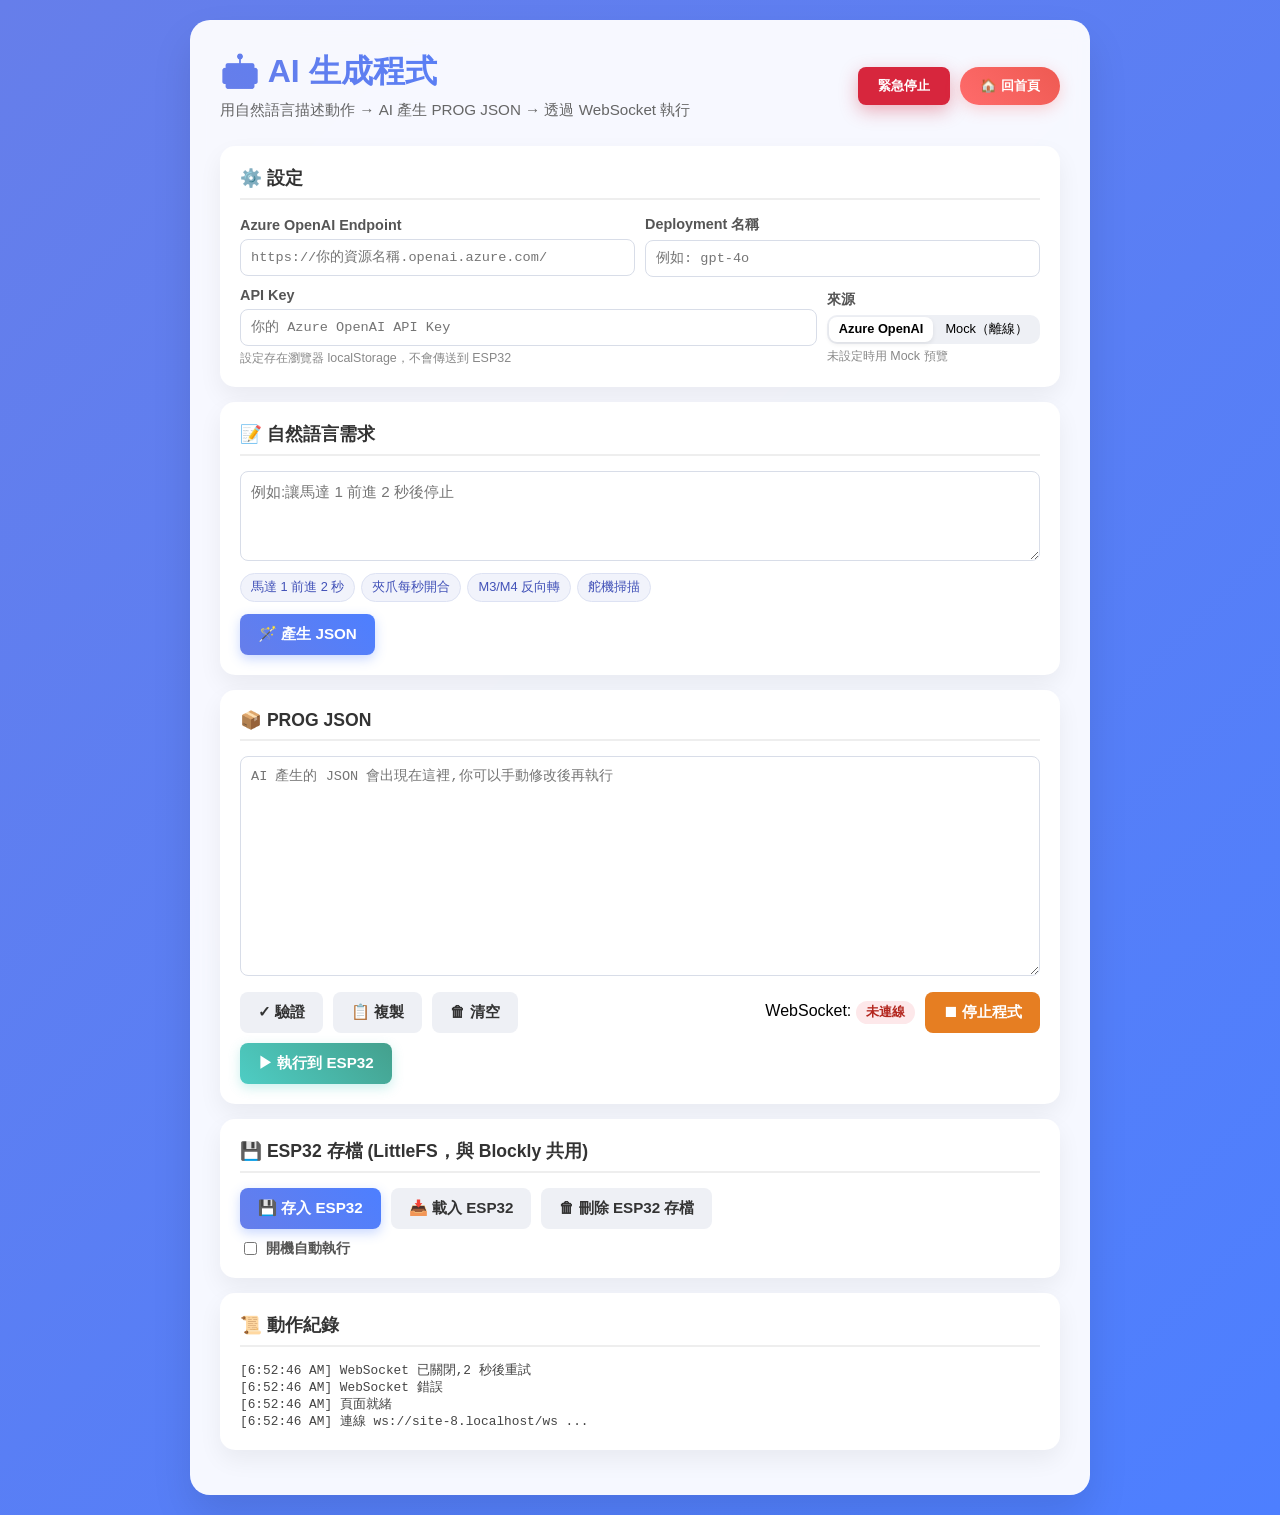
==== commit 0d378bce: "Fix joystick stop latch and document realtime command contracts Normalize joystick neutral values, c" ====
--- a/data/ai.html
+++ b/data/ai.html
@@ -236,7 +236,7 @@
     const LS_SOURCE     = 'phone_blocky.ai.source';
     const AZURE_API_VERSION = '2024-08-01-preview';
 
-    const SYSTEM_PROMPT = "你是 phone_blocky JSON generator。\n\n你的工作:把使用者的自然語言需求轉成 phone_blocky 的 PROG JSON 程式。\n\n# 嚴格規則\n1. 只能輸出 JSON,不要任何 Markdown 標記、註解、解釋文字\n2. 頂層格式必須是: {\"mode\":\"PROG\",\"setup\":[...],\"loop\":[...]}\n3. setup 與 loop 都是指令陣列,可空但必須存在\n\n# 可用指令\n\n動作指令 (用 \"cmd\" key):\n- {\"cmd\":\"pwm\",\"motor\":<1-4>,\"duty\":<-100..100>}\n    馬達 PWM 直接驅動。duty 正數正轉、負數反轉、0 停止\n- {\"cmd\":\"stop\",\"motor\":<0-4>}\n    停止馬達。motor=0 或省略代表停全部\n- {\"cmd\":\"servo\",\"ch\":<1-2>,\"deg\":<0..180>}\n    舵機轉到指定角度\n- {\"cmd\":\"delay\",\"ms\":<0..10000>}\n    等待毫秒數\n\n- {\"cmd\":\"move_to\",\"motor\":<3|4>,\"deg\":<整數>}\n- {\"cmd\":\"move_by\",\"motor\":<3|4>,\"deg\":<整數>}\n    絕對／相對角度，deg 是度×100（90°=9000）。非阻塞，到位後保持；stop 解除保持。\n- {\"cmd\":\"zero\",\"motor\":<3|4>}\n    把目前位置設為零點，只在使用者要求歸零時加入。\n- {\"cmd\":\"speed\",\"motor\":<3|4>,\"rpm\":<0 或 60..250>}\n    閉迴路 RPM；0 停止。M1/M2 不支援 speed、move_to、move_by、zero。\n\n條件分支 (沿用 Blockly 形狀,用 \"command\" key):\n- {\"command\":\"if\",\n   \"condition\":{\n     \"command\":\"logic_compare\",\n     \"operator\":\"LT|GT|EQ|NEQ|LTE|GTE\",\n     \"left\":  <感測器讀值 或 整數>,\n     \"right\": <感測器讀值 或 整數>\n   },\n   \"then\":[<指令...>],\n   \"else\":[<指令...>]}\n\n感測器讀值 (只能放在 condition.left / condition.right):\n- {\"command\":\"arduinoUltrasonic\",\"trigPin\":\"<0-39>\",\"echoPin\":\"<0-39>\"}\n    讀超音波距離 (cm)。**腳位用字串,對齊 Blockly 既有格式**\n\n- {\"command\":\"legoButton\",\"pin\":\"4\"}\n    讀取原始數位電位 0/1（INPUT_PULLUP）；按下對應值取決於接線，不自行假定。\n\n# 形狀重點 (重要!)\n- 不支援 while、until、repeat；持續判斷使用頂層 loop + if，不生成巢狀迴圈。\n- 指令總數（含 then/else）最多 64。\n- 超音波 timeout 回 -1，涉及距離門檻時應考慮無回波情況。\n- 動作指令用 `cmd:`、條件分支與感測器用 `command:` —— 不要混用\n- if 用 Blockly 既有的 condition + logic_compare 雙層巢狀,不要扁平化\n- operator 用 Blockly 字串代號:\n    LT  = less than (<)\n    GT  = greater than (>)\n    EQ  = equal (==)\n    NEQ = not equal (!=)\n    LTE = less than or equal (<=)\n    GTE = greater than or equal (>=)\n\n# 硬體限制\n- 馬達編號 1-4 (M1-M4)\n- 舵機通道 1-2,角度 0-180\n- 單個 delay 上限 10 秒;需要更久請拆多個\n- 超音波預設腳位 trigPin=\"2\" echoPin=\"33\" (使用者沒指定就用這組)\n\n# 動作分配的習慣\n- 一次性動作 → 全部放 setup，loop 留空；需要停止時最後加 stop。loop 永遠重複，stop 只停馬達、不會結束程式。\n- 週期性動作 → 放 loop 讓它循環\n- 初始化動作 → 放 setup\n- 感測器條件式 → 把整個 if 放 loop,loop 每 tick 重新讀感測器再判斷\n- 條件式後面加一個 100-200ms delay,避免無限空轉\n\n# 範例\n使用者: 讓馬達 1 前進 2 秒後停止\n回應:\n{\"mode\":\"PROG\",\"setup\":[{\"cmd\":\"pwm\",\"motor\":1,\"duty\":60},{\"cmd\":\"delay\",\"ms\":2000},{\"cmd\":\"stop\",\"motor\":1}],\"loop\":[]}\n\n使用者: 夾爪每秒開合一次\n回應:\n{\"mode\":\"PROG\",\"setup\":[{\"cmd\":\"servo\",\"ch\":1,\"deg\":47}],\"loop\":[{\"cmd\":\"servo\",\"ch\":1,\"deg\":138},{\"cmd\":\"delay\",\"ms\":1000},{\"cmd\":\"servo\",\"ch\":1,\"deg\":47},{\"cmd\":\"delay\",\"ms\":1000}]}\n\n使用者: 馬達 3 正轉、馬達 4 反轉,然後三秒後都停\n回應:\n{\"mode\":\"PROG\",\"setup\":[{\"cmd\":\"pwm\",\"motor\":3,\"duty\":70},{\"cmd\":\"pwm\",\"motor\":4,\"duty\":-70},{\"cmd\":\"delay\",\"ms\":3000},{\"cmd\":\"stop\"}],\"loop\":[]}\n\n使用者: 如果超音波低於 20 公分就讓馬達 1 停,否則讓馬達 1 前進\n回應:\n{\"mode\":\"PROG\",\"setup\":[],\"loop\":[{\"command\":\"if\",\"condition\":{\"command\":\"logic_compare\",\"operator\":\"LT\",\"left\":{\"command\":\"arduinoUltrasonic\",\"trigPin\":\"2\",\"echoPin\":\"33\"},\"right\":20},\"then\":[{\"cmd\":\"stop\",\"motor\":1}],\"else\":[{\"cmd\":\"pwm\",\"motor\":1,\"duty\":60}]},{\"cmd\":\"delay\",\"ms\":100}]}\n\n使用者: 超音波超過 30 公分時讓 M3 正轉,持續判斷\n回應:\n{\"mode\":\"PROG\",\"setup\":[],\"loop\":[{\"command\":\"if\",\"condition\":{\"command\":\"logic_compare\",\"operator\":\"GT\",\"left\":{\"command\":\"arduinoUltrasonic\",\"trigPin\":\"2\",\"echoPin\":\"33\"},\"right\":30},\"then\":[{\"cmd\":\"pwm\",\"motor\":3,\"duty\":70}],\"else\":[{\"cmd\":\"stop\",\"motor\":3}]},{\"cmd\":\"delay\",\"ms\":100}]}\n\n如果使用者的需求不合理 (例如指定不存在的馬達、超出範圍、語意不明),回傳一個空程式: {\"mode\":\"PROG\",\"setup\":[],\"loop\":[]}\n";
+    const SYSTEM_PROMPT = "你是 phone_blocky JSON generator。\n\n你的工作:把使用者的自然語言需求轉成 phone_blocky 的 PROG JSON 程式。\n\n# 嚴格規則\n1. 只能輸出 JSON,不要任何 Markdown 標記、註解、解釋文字\n2. 頂層格式必須是: {\"mode\":\"PROG\",\"setup\":[...],\"loop\":[...]}\n3. setup 與 loop 都是指令陣列,可空但必須存在\n\n# 可用指令\n\n動作指令 (用 \"cmd\" key):\n- {\"cmd\":\"pwm\",\"motor\":<1-4>,\"duty\":<-100..100>}\n    馬達 PWM 直接驅動。duty 正數正轉、負數反轉、0 停止\n- {\"cmd\":\"stop\",\"motor\":<0-4>}\n    停止馬達。motor=0 或省略代表停全部\n- {\"cmd\":\"servo\",\"ch\":<1-2>,\"deg\":<0..180>}\n    舵機轉到指定角度\n- {\"cmd\":\"delay\",\"ms\":<0..10000>}\n    等待毫秒數\n\n- {\"cmd\":\"move_to\",\"motor\":<3|4>,\"deg\":<整數>}\n- {\"cmd\":\"move_by\",\"motor\":<3|4>,\"deg\":<整數>}\n    絕對／相對角度，deg 是度×100（90°=9000）。非阻塞，到位後保持；stop 解除保持。\n- {\"cmd\":\"zero\",\"motor\":<3|4>}\n    把目前位置設為零點，只在使用者要求歸零時加入。\n- {\"cmd\":\"speed\",\"motor\":<3|4>,\"rpm\":<0 或 60..250>}\n    閉迴路 RPM；0 停止。M1/M2 不支援 speed、move_to、move_by、zero。\n\n條件分支 (沿用 Blockly 形狀,用 \"command\" key):\n- {\"command\":\"if\",\n   \"condition\":{\n     \"command\":\"logic_compare\",\n     \"operator\":\"LT|GT|EQ|NEQ|LTE|GTE\",\n     \"left\":  <感測器讀值 或 整數>,\n     \"right\": <感測器讀值 或 整數>\n   },\n   \"then\":[<指令...>],\n   \"else\":[<指令...>]}\n\n感測器讀值 (只能放在 condition.left / condition.right):\n- {\"command\":\"arduinoUltrasonic\",\"trigPin\":\"<0-39>\",\"echoPin\":\"<0-39>\"}\n    讀超音波距離 (cm)。**腳位用字串,對齊 Blockly 既有格式**\n\n- {\"command\":\"legoButton\",\"pin\":\"4\"}\n    讀取原始數位電位 0/1（INPUT_PULLUP）；按下對應值取決於接線，不自行假定。\n\n# 形狀重點 (重要!)\n- 不支援 while、until、repeat；持續判斷使用頂層 loop + if，不生成巢狀迴圈。\n- 指令總數（含 then/else）最多 64。\n- 超音波 timeout 回 -1，涉及距離門檻時應考慮無回波情況。\n- 動作指令用 `cmd:`、條件分支與感測器用 `command:` —— 不要混用\n- if 用 Blockly 既有的 condition + logic_compare 雙層巢狀,不要扁平化\n- operator 用 Blockly 字串代號:\n    LT  = less than (<)\n    GT  = greater than (>)\n    EQ  = equal (==)\n    NEQ = not equal (!=)\n    LTE = less than or equal (<=)\n    GTE = greater than or equal (>=)\n\n# 硬體限制\n- 馬達編號 1-4 (M1-M4)\n- 舵機通道 1-2,角度 0-180\n- 單個 delay 上限 10 秒;需要更久請拆多個\n- 超音波預設腳位 trigPin=\"2\" echoPin=\"33\" (使用者沒指定就用這組)\n\n# 動作分配的習慣\n- 一次性動作 → 全部放 setup，loop 留空；需要停止時最後加 stop。loop 永遠重複，stop 只停馬達、不會結束程式。\n- 週期性動作 → 放 loop 讓它循環\n- 初始化動作 → 放 setup\n- 感測器條件式 → 把整個 if 放 loop，每次輪到該 if 時重新讀感測器再判斷；每個 tick 只執行一條頂層指令\n- 條件式後面加一個 100-200ms delay,避免無限空轉\n\n# 範例\n使用者: 讓馬達 1 前進 2 秒後停止\n回應:\n{\"mode\":\"PROG\",\"setup\":[{\"cmd\":\"pwm\",\"motor\":1,\"duty\":60},{\"cmd\":\"delay\",\"ms\":2000},{\"cmd\":\"stop\",\"motor\":1}],\"loop\":[]}\n\n使用者: 夾爪每秒開合一次\n回應:\n{\"mode\":\"PROG\",\"setup\":[{\"cmd\":\"servo\",\"ch\":1,\"deg\":47}],\"loop\":[{\"cmd\":\"servo\",\"ch\":1,\"deg\":138},{\"cmd\":\"delay\",\"ms\":1000},{\"cmd\":\"servo\",\"ch\":1,\"deg\":47},{\"cmd\":\"delay\",\"ms\":1000}]}\n\n使用者: 馬達 3 正轉、馬達 4 反轉,然後三秒後都停\n回應:\n{\"mode\":\"PROG\",\"setup\":[{\"cmd\":\"pwm\",\"motor\":3,\"duty\":70},{\"cmd\":\"pwm\",\"motor\":4,\"duty\":-70},{\"cmd\":\"delay\",\"ms\":3000},{\"cmd\":\"stop\"}],\"loop\":[]}\n\n使用者: 如果超音波低於 20 公分就讓馬達 1 停,否則讓馬達 1 前進\n回應:\n{\"mode\":\"PROG\",\"setup\":[],\"loop\":[{\"command\":\"if\",\"condition\":{\"command\":\"logic_compare\",\"operator\":\"LT\",\"left\":{\"command\":\"arduinoUltrasonic\",\"trigPin\":\"2\",\"echoPin\":\"33\"},\"right\":20},\"then\":[{\"cmd\":\"stop\",\"motor\":1}],\"else\":[{\"cmd\":\"pwm\",\"motor\":1,\"duty\":60}]},{\"cmd\":\"delay\",\"ms\":100}]}\n\n使用者: 超音波超過 30 公分時讓 M3 正轉,持續判斷\n回應:\n{\"mode\":\"PROG\",\"setup\":[],\"loop\":[{\"command\":\"if\",\"condition\":{\"command\":\"logic_compare\",\"operator\":\"GT\",\"left\":{\"command\":\"arduinoUltrasonic\",\"trigPin\":\"2\",\"echoPin\":\"33\"},\"right\":30},\"then\":[{\"cmd\":\"pwm\",\"motor\":3,\"duty\":70}],\"else\":[{\"cmd\":\"stop\",\"motor\":3}]},{\"cmd\":\"delay\",\"ms\":100}]}\n\n如果使用者的需求不合理 (例如指定不存在的馬達、超出範圍、語意不明),回傳一個空程式: {\"mode\":\"PROG\",\"setup\":[],\"loop\":[]}\n";
 
     // ---------- 狀態 ----------
     let source = localStorage.getItem(LS_SOURCE) || 'azure';
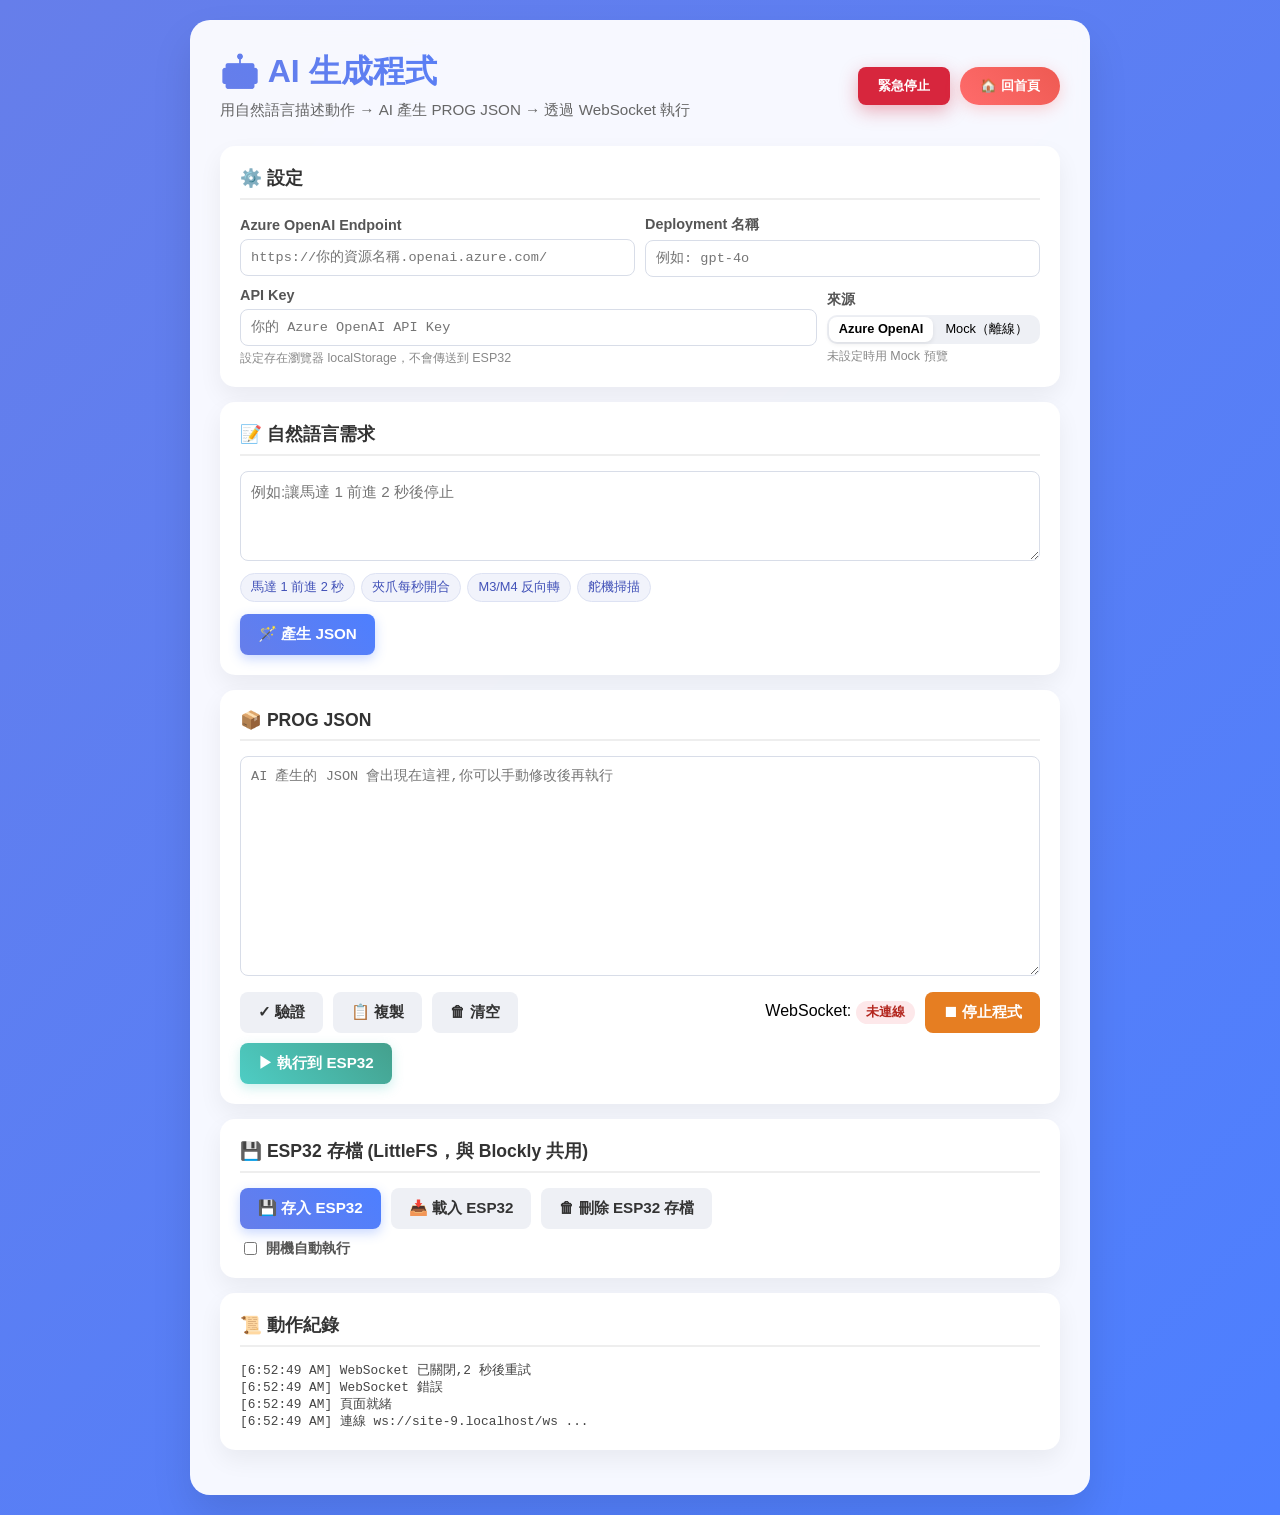
==== commit 09a0b442: "Ultrasonic no-echo reads 999, I2C STOP_ALL stops the program, honour INPUT_PULLUP - readSensorValue:" ====
--- a/data/ai.html
+++ b/data/ai.html
@@ -236,7 +236,7 @@
     const LS_SOURCE     = 'phone_blocky.ai.source';
     const AZURE_API_VERSION = '2024-08-01-preview';
 
-    const SYSTEM_PROMPT = "你是 phone_blocky JSON generator。\n\n你的工作:把使用者的自然語言需求轉成 phone_blocky 的 PROG JSON 程式。\n\n# 嚴格規則\n1. 只能輸出 JSON,不要任何 Markdown 標記、註解、解釋文字\n2. 頂層格式必須是: {\"mode\":\"PROG\",\"setup\":[...],\"loop\":[...]}\n3. setup 與 loop 都是指令陣列,可空但必須存在\n\n# 可用指令\n\n動作指令 (用 \"cmd\" key):\n- {\"cmd\":\"pwm\",\"motor\":<1-4>,\"duty\":<-100..100>}\n    馬達 PWM 直接驅動。duty 正數正轉、負數反轉、0 停止\n- {\"cmd\":\"stop\",\"motor\":<0-4>}\n    停止馬達。motor=0 或省略代表停全部\n- {\"cmd\":\"servo\",\"ch\":<1-2>,\"deg\":<0..180>}\n    舵機轉到指定角度\n- {\"cmd\":\"delay\",\"ms\":<0..10000>}\n    等待毫秒數\n\n- {\"cmd\":\"move_to\",\"motor\":<3|4>,\"deg\":<整數>}\n- {\"cmd\":\"move_by\",\"motor\":<3|4>,\"deg\":<整數>}\n    絕對／相對角度，deg 是度×100（90°=9000）。非阻塞，到位後保持；stop 解除保持。\n- {\"cmd\":\"zero\",\"motor\":<3|4>}\n    把目前位置設為零點，只在使用者要求歸零時加入。\n- {\"cmd\":\"speed\",\"motor\":<3|4>,\"rpm\":<0 或 60..250>}\n    閉迴路 RPM；0 停止。M1/M2 不支援 speed、move_to、move_by、zero。\n\n條件分支 (沿用 Blockly 形狀,用 \"command\" key):\n- {\"command\":\"if\",\n   \"condition\":{\n     \"command\":\"logic_compare\",\n     \"operator\":\"LT|GT|EQ|NEQ|LTE|GTE\",\n     \"left\":  <感測器讀值 或 整數>,\n     \"right\": <感測器讀值 或 整數>\n   },\n   \"then\":[<指令...>],\n   \"else\":[<指令...>]}\n\n感測器讀值 (只能放在 condition.left / condition.right):\n- {\"command\":\"arduinoUltrasonic\",\"trigPin\":\"<0-39>\",\"echoPin\":\"<0-39>\"}\n    讀超音波距離 (cm)。**腳位用字串,對齊 Blockly 既有格式**\n\n- {\"command\":\"legoButton\",\"pin\":\"4\"}\n    讀取原始數位電位 0/1（INPUT_PULLUP）；按下對應值取決於接線，不自行假定。\n\n# 形狀重點 (重要!)\n- 不支援 while、until、repeat；持續判斷使用頂層 loop + if，不生成巢狀迴圈。\n- 指令總數（含 then/else）最多 64。\n- 超音波 timeout 回 -1，涉及距離門檻時應考慮無回波情況。\n- 動作指令用 `cmd:`、條件分支與感測器用 `command:` —— 不要混用\n- if 用 Blockly 既有的 condition + logic_compare 雙層巢狀,不要扁平化\n- operator 用 Blockly 字串代號:\n    LT  = less than (<)\n    GT  = greater than (>)\n    EQ  = equal (==)\n    NEQ = not equal (!=)\n    LTE = less than or equal (<=)\n    GTE = greater than or equal (>=)\n\n# 硬體限制\n- 馬達編號 1-4 (M1-M4)\n- 舵機通道 1-2,角度 0-180\n- 單個 delay 上限 10 秒;需要更久請拆多個\n- 超音波預設腳位 trigPin=\"2\" echoPin=\"33\" (使用者沒指定就用這組)\n\n# 動作分配的習慣\n- 一次性動作 → 全部放 setup，loop 留空；需要停止時最後加 stop。loop 永遠重複，stop 只停馬達、不會結束程式。\n- 週期性動作 → 放 loop 讓它循環\n- 初始化動作 → 放 setup\n- 感測器條件式 → 把整個 if 放 loop，每次輪到該 if 時重新讀感測器再判斷；每個 tick 只執行一條頂層指令\n- 條件式後面加一個 100-200ms delay,避免無限空轉\n\n# 範例\n使用者: 讓馬達 1 前進 2 秒後停止\n回應:\n{\"mode\":\"PROG\",\"setup\":[{\"cmd\":\"pwm\",\"motor\":1,\"duty\":60},{\"cmd\":\"delay\",\"ms\":2000},{\"cmd\":\"stop\",\"motor\":1}],\"loop\":[]}\n\n使用者: 夾爪每秒開合一次\n回應:\n{\"mode\":\"PROG\",\"setup\":[{\"cmd\":\"servo\",\"ch\":1,\"deg\":47}],\"loop\":[{\"cmd\":\"servo\",\"ch\":1,\"deg\":138},{\"cmd\":\"delay\",\"ms\":1000},{\"cmd\":\"servo\",\"ch\":1,\"deg\":47},{\"cmd\":\"delay\",\"ms\":1000}]}\n\n使用者: 馬達 3 正轉、馬達 4 反轉,然後三秒後都停\n回應:\n{\"mode\":\"PROG\",\"setup\":[{\"cmd\":\"pwm\",\"motor\":3,\"duty\":70},{\"cmd\":\"pwm\",\"motor\":4,\"duty\":-70},{\"cmd\":\"delay\",\"ms\":3000},{\"cmd\":\"stop\"}],\"loop\":[]}\n\n使用者: 如果超音波低於 20 公分就讓馬達 1 停,否則讓馬達 1 前進\n回應:\n{\"mode\":\"PROG\",\"setup\":[],\"loop\":[{\"command\":\"if\",\"condition\":{\"command\":\"logic_compare\",\"operator\":\"LT\",\"left\":{\"command\":\"arduinoUltrasonic\",\"trigPin\":\"2\",\"echoPin\":\"33\"},\"right\":20},\"then\":[{\"cmd\":\"stop\",\"motor\":1}],\"else\":[{\"cmd\":\"pwm\",\"motor\":1,\"duty\":60}]},{\"cmd\":\"delay\",\"ms\":100}]}\n\n使用者: 超音波超過 30 公分時讓 M3 正轉,持續判斷\n回應:\n{\"mode\":\"PROG\",\"setup\":[],\"loop\":[{\"command\":\"if\",\"condition\":{\"command\":\"logic_compare\",\"operator\":\"GT\",\"left\":{\"command\":\"arduinoUltrasonic\",\"trigPin\":\"2\",\"echoPin\":\"33\"},\"right\":30},\"then\":[{\"cmd\":\"pwm\",\"motor\":3,\"duty\":70}],\"else\":[{\"cmd\":\"stop\",\"motor\":3}]},{\"cmd\":\"delay\",\"ms\":100}]}\n\n如果使用者的需求不合理 (例如指定不存在的馬達、超出範圍、語意不明),回傳一個空程式: {\"mode\":\"PROG\",\"setup\":[],\"loop\":[]}\n";
+    const SYSTEM_PROMPT = "你是 phone_blocky JSON generator。\n\n你的工作:把使用者的自然語言需求轉成 phone_blocky 的 PROG JSON 程式。\n\n# 嚴格規則\n1. 只能輸出 JSON,不要任何 Markdown 標記、註解、解釋文字\n2. 頂層格式必須是: {\"mode\":\"PROG\",\"setup\":[...],\"loop\":[...]}\n3. setup 與 loop 都是指令陣列,可空但必須存在\n\n# 可用指令\n\n動作指令 (用 \"cmd\" key):\n- {\"cmd\":\"pwm\",\"motor\":<1-4>,\"duty\":<-100..100>}\n    馬達 PWM 直接驅動。duty 正數正轉、負數反轉、0 停止\n- {\"cmd\":\"stop\",\"motor\":<0-4>}\n    停止馬達。motor=0 或省略代表停全部\n- {\"cmd\":\"servo\",\"ch\":<1-2>,\"deg\":<0..180>}\n    舵機轉到指定角度\n- {\"cmd\":\"delay\",\"ms\":<0..10000>}\n    等待毫秒數\n\n- {\"cmd\":\"move_to\",\"motor\":<3|4>,\"deg\":<整數>}\n- {\"cmd\":\"move_by\",\"motor\":<3|4>,\"deg\":<整數>}\n    絕對／相對角度，deg 是度×100（90°=9000）。非阻塞，到位後保持；stop 解除保持。\n- {\"cmd\":\"zero\",\"motor\":<3|4>}\n    把目前位置設為零點，只在使用者要求歸零時加入。\n- {\"cmd\":\"speed\",\"motor\":<3|4>,\"rpm\":<0 或 60..250>}\n    閉迴路 RPM；0 停止。M1/M2 不支援 speed、move_to、move_by、zero。\n\n條件分支 (沿用 Blockly 形狀,用 \"command\" key):\n- {\"command\":\"if\",\n   \"condition\":{\n     \"command\":\"logic_compare\",\n     \"operator\":\"LT|GT|EQ|NEQ|LTE|GTE\",\n     \"left\":  <感測器讀值 或 整數>,\n     \"right\": <感測器讀值 或 整數>\n   },\n   \"then\":[<指令...>],\n   \"else\":[<指令...>]}\n\n感測器讀值 (只能放在 condition.left / condition.right):\n- {\"command\":\"arduinoUltrasonic\",\"trigPin\":\"<0-39>\",\"echoPin\":\"<0-39>\"}\n    讀超音波距離 (cm)。**腳位用字串,對齊 Blockly 既有格式**\n\n- {\"command\":\"legoButton\",\"pin\":\"4\"}\n    讀取原始數位電位 0/1（INPUT_PULLUP）；按下對應值取決於接線，不自行假定。\n\n# 形狀重點 (重要!)\n- 不支援 while、until、repeat；持續判斷使用頂層 loop + if，不生成巢狀迴圈。\n- 指令總數（含 then/else）最多 64。\n- 超音波沒有回波時回 999（視為很遠），「距離 < 門檻」在前方空曠時不成立。\n- 動作指令用 `cmd:`、條件分支與感測器用 `command:` —— 不要混用\n- if 用 Blockly 既有的 condition + logic_compare 雙層巢狀,不要扁平化\n- operator 用 Blockly 字串代號:\n    LT  = less than (<)\n    GT  = greater than (>)\n    EQ  = equal (==)\n    NEQ = not equal (!=)\n    LTE = less than or equal (<=)\n    GTE = greater than or equal (>=)\n\n# 硬體限制\n- 馬達編號 1-4 (M1-M4)\n- 舵機通道 1-2,角度 0-180\n- 單個 delay 上限 10 秒;需要更久請拆多個\n- 超音波預設腳位 trigPin=\"2\" echoPin=\"33\" (使用者沒指定就用這組)\n\n# 動作分配的習慣\n- 一次性動作 → 全部放 setup，loop 留空；需要停止時最後加 stop。loop 永遠重複，stop 只停馬達、不會結束程式。\n- 週期性動作 → 放 loop 讓它循環\n- 初始化動作 → 放 setup\n- 感測器條件式 → 把整個 if 放 loop，每次輪到該 if 時重新讀感測器再判斷；loop 每圈整段執行一次\n- 條件式後面加一個 100-200ms delay,避免無限空轉\n\n# 範例\n使用者: 讓馬達 1 前進 2 秒後停止\n回應:\n{\"mode\":\"PROG\",\"setup\":[{\"cmd\":\"pwm\",\"motor\":1,\"duty\":60},{\"cmd\":\"delay\",\"ms\":2000},{\"cmd\":\"stop\",\"motor\":1}],\"loop\":[]}\n\n使用者: 夾爪每秒開合一次\n回應:\n{\"mode\":\"PROG\",\"setup\":[{\"cmd\":\"servo\",\"ch\":1,\"deg\":47}],\"loop\":[{\"cmd\":\"servo\",\"ch\":1,\"deg\":138},{\"cmd\":\"delay\",\"ms\":1000},{\"cmd\":\"servo\",\"ch\":1,\"deg\":47},{\"cmd\":\"delay\",\"ms\":1000}]}\n\n使用者: 馬達 3 正轉、馬達 4 反轉,然後三秒後都停\n回應:\n{\"mode\":\"PROG\",\"setup\":[{\"cmd\":\"pwm\",\"motor\":3,\"duty\":70},{\"cmd\":\"pwm\",\"motor\":4,\"duty\":-70},{\"cmd\":\"delay\",\"ms\":3000},{\"cmd\":\"stop\"}],\"loop\":[]}\n\n使用者: 如果超音波低於 20 公分就讓馬達 1 停,否則讓馬達 1 前進\n回應:\n{\"mode\":\"PROG\",\"setup\":[],\"loop\":[{\"command\":\"if\",\"condition\":{\"command\":\"logic_compare\",\"operator\":\"LT\",\"left\":{\"command\":\"arduinoUltrasonic\",\"trigPin\":\"2\",\"echoPin\":\"33\"},\"right\":20},\"then\":[{\"cmd\":\"stop\",\"motor\":1}],\"else\":[{\"cmd\":\"pwm\",\"motor\":1,\"duty\":60}]},{\"cmd\":\"delay\",\"ms\":100}]}\n\n使用者: 超音波超過 30 公分時讓 M3 正轉,持續判斷\n回應:\n{\"mode\":\"PROG\",\"setup\":[],\"loop\":[{\"command\":\"if\",\"condition\":{\"command\":\"logic_compare\",\"operator\":\"GT\",\"left\":{\"command\":\"arduinoUltrasonic\",\"trigPin\":\"2\",\"echoPin\":\"33\"},\"right\":30},\"then\":[{\"cmd\":\"pwm\",\"motor\":3,\"duty\":70}],\"else\":[{\"cmd\":\"stop\",\"motor\":3}]},{\"cmd\":\"delay\",\"ms\":100}]}\n\n如果使用者的需求不合理 (例如指定不存在的馬達、超出範圍、語意不明),回傳一個空程式: {\"mode\":\"PROG\",\"setup\":[],\"loop\":[]}\n";
 
     // ---------- 狀態 ----------
     let source = localStorage.getItem(LS_SOURCE) || 'azure';
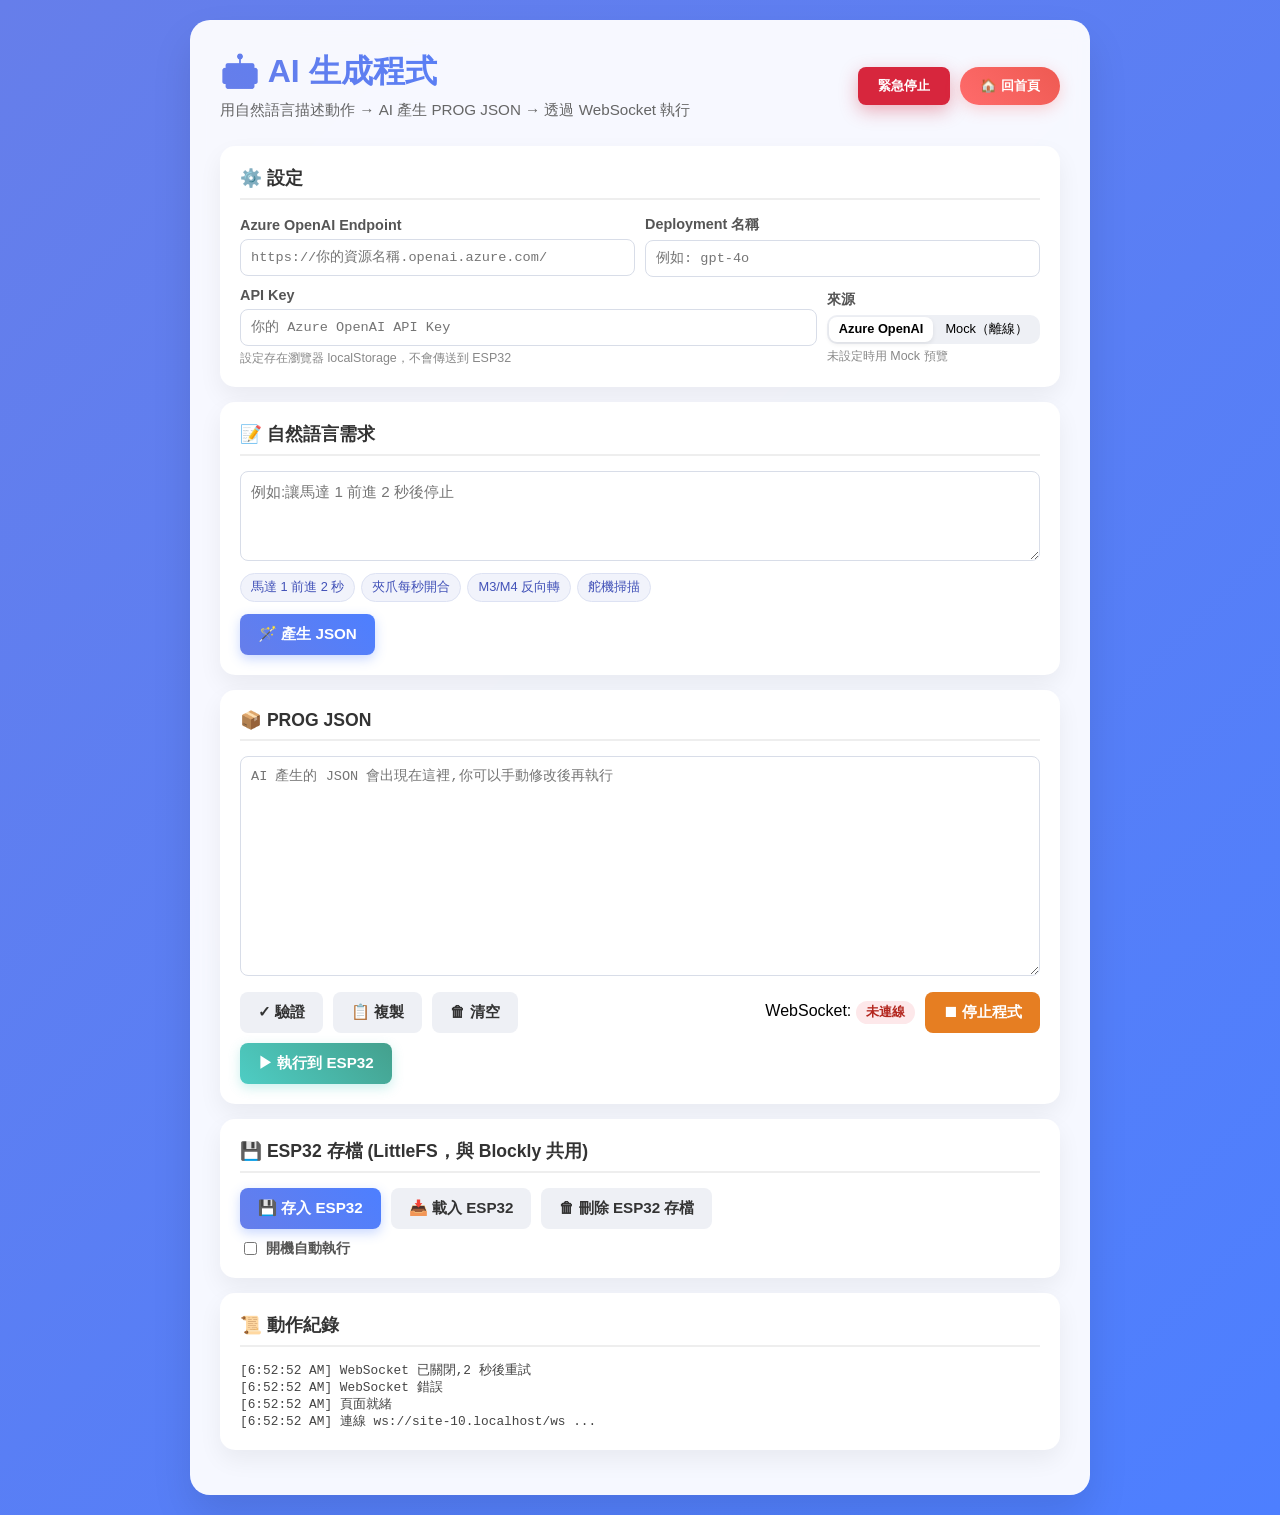
==== commit e6f51b09: "Integrate referee control into original student firmware and UI" ====
--- a/data/ai.html
+++ b/data/ai.html
@@ -2,6 +2,7 @@
 <html lang="zh-Hant">
 
 <head>
+  <script src="competition_client.js?v=20261103-1"></script>
   <meta charset="UTF-8" />
   <title>🤖 AI 生成程式</title>
   <meta name="viewport" content="width=device-width, initial-scale=1" />
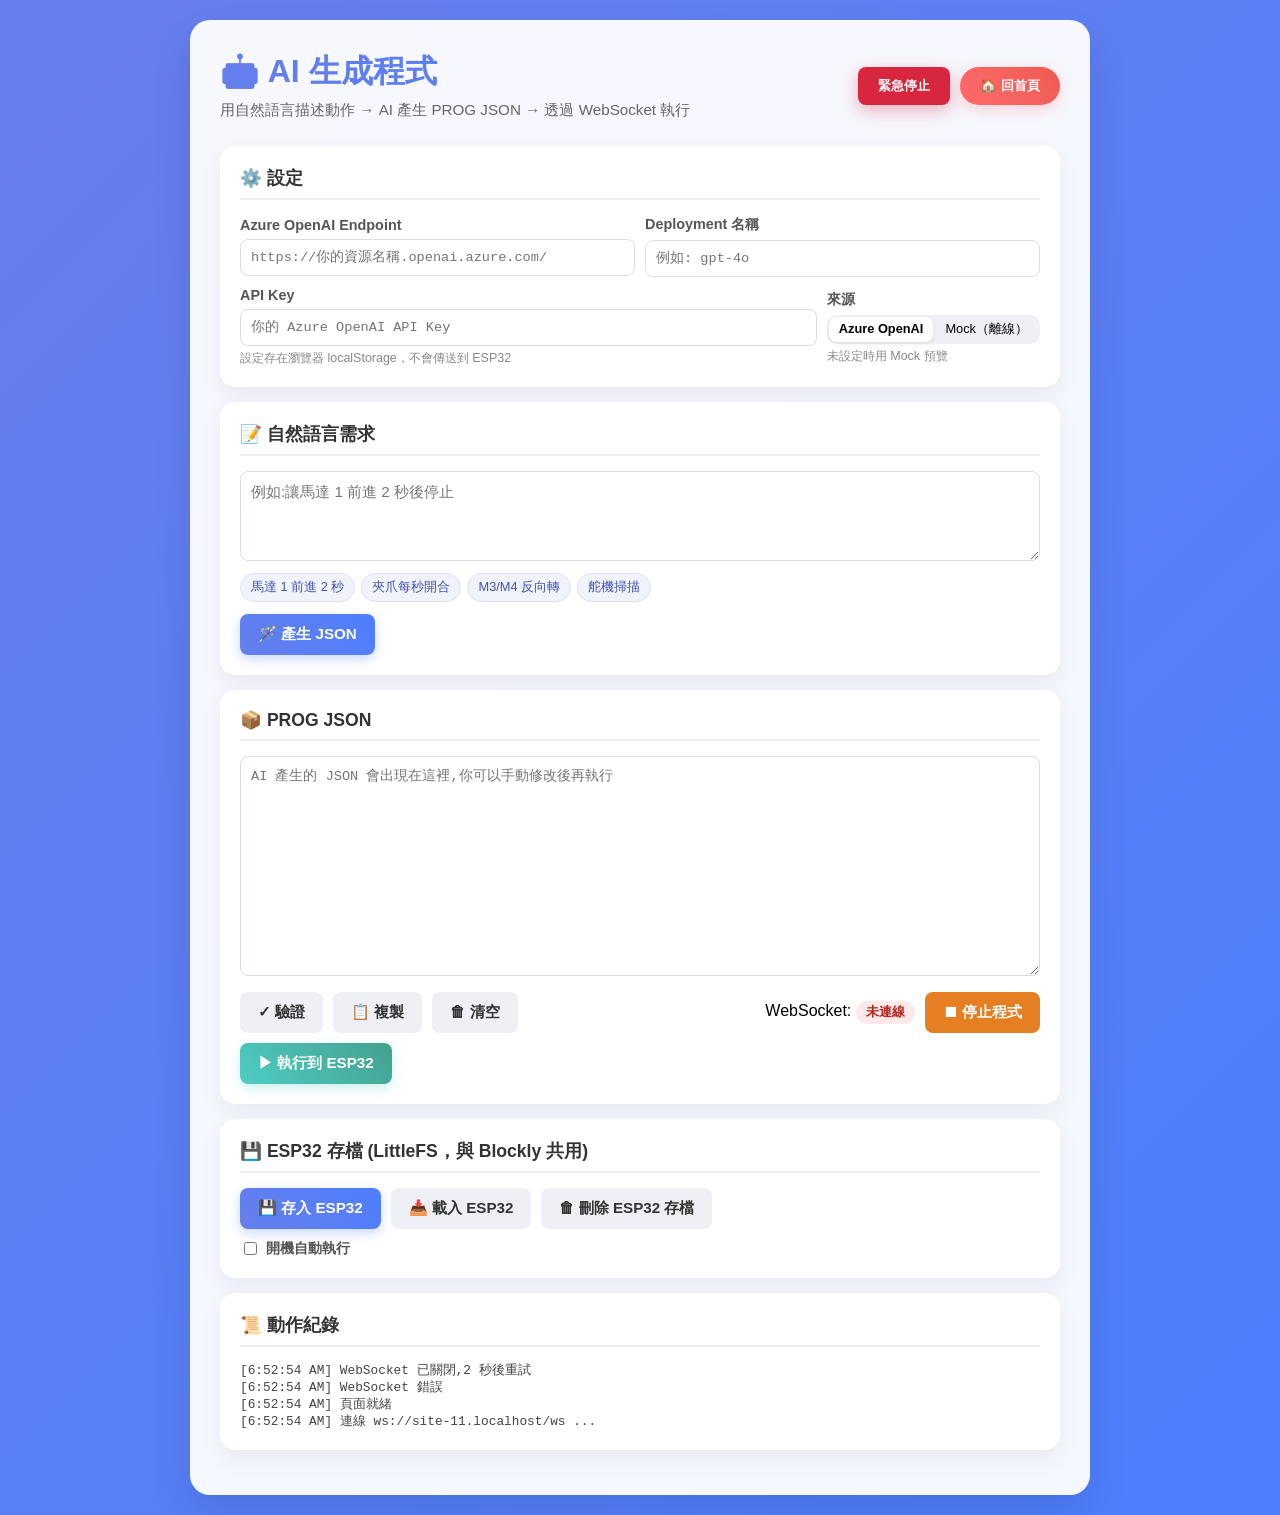
==== commit 277dd050: "feat: discover and replace referees through ESP-NOW pairing" ====
--- a/data/ai.html
+++ b/data/ai.html
@@ -2,7 +2,7 @@
 <html lang="zh-Hant">
 
 <head>
-  <script src="competition_client.js?v=20261103-1"></script>
+  <script src="competition_client.js?v=20261103-pairing"></script>
   <meta charset="UTF-8" />
   <title>🤖 AI 生成程式</title>
   <meta name="viewport" content="width=device-width, initial-scale=1" />
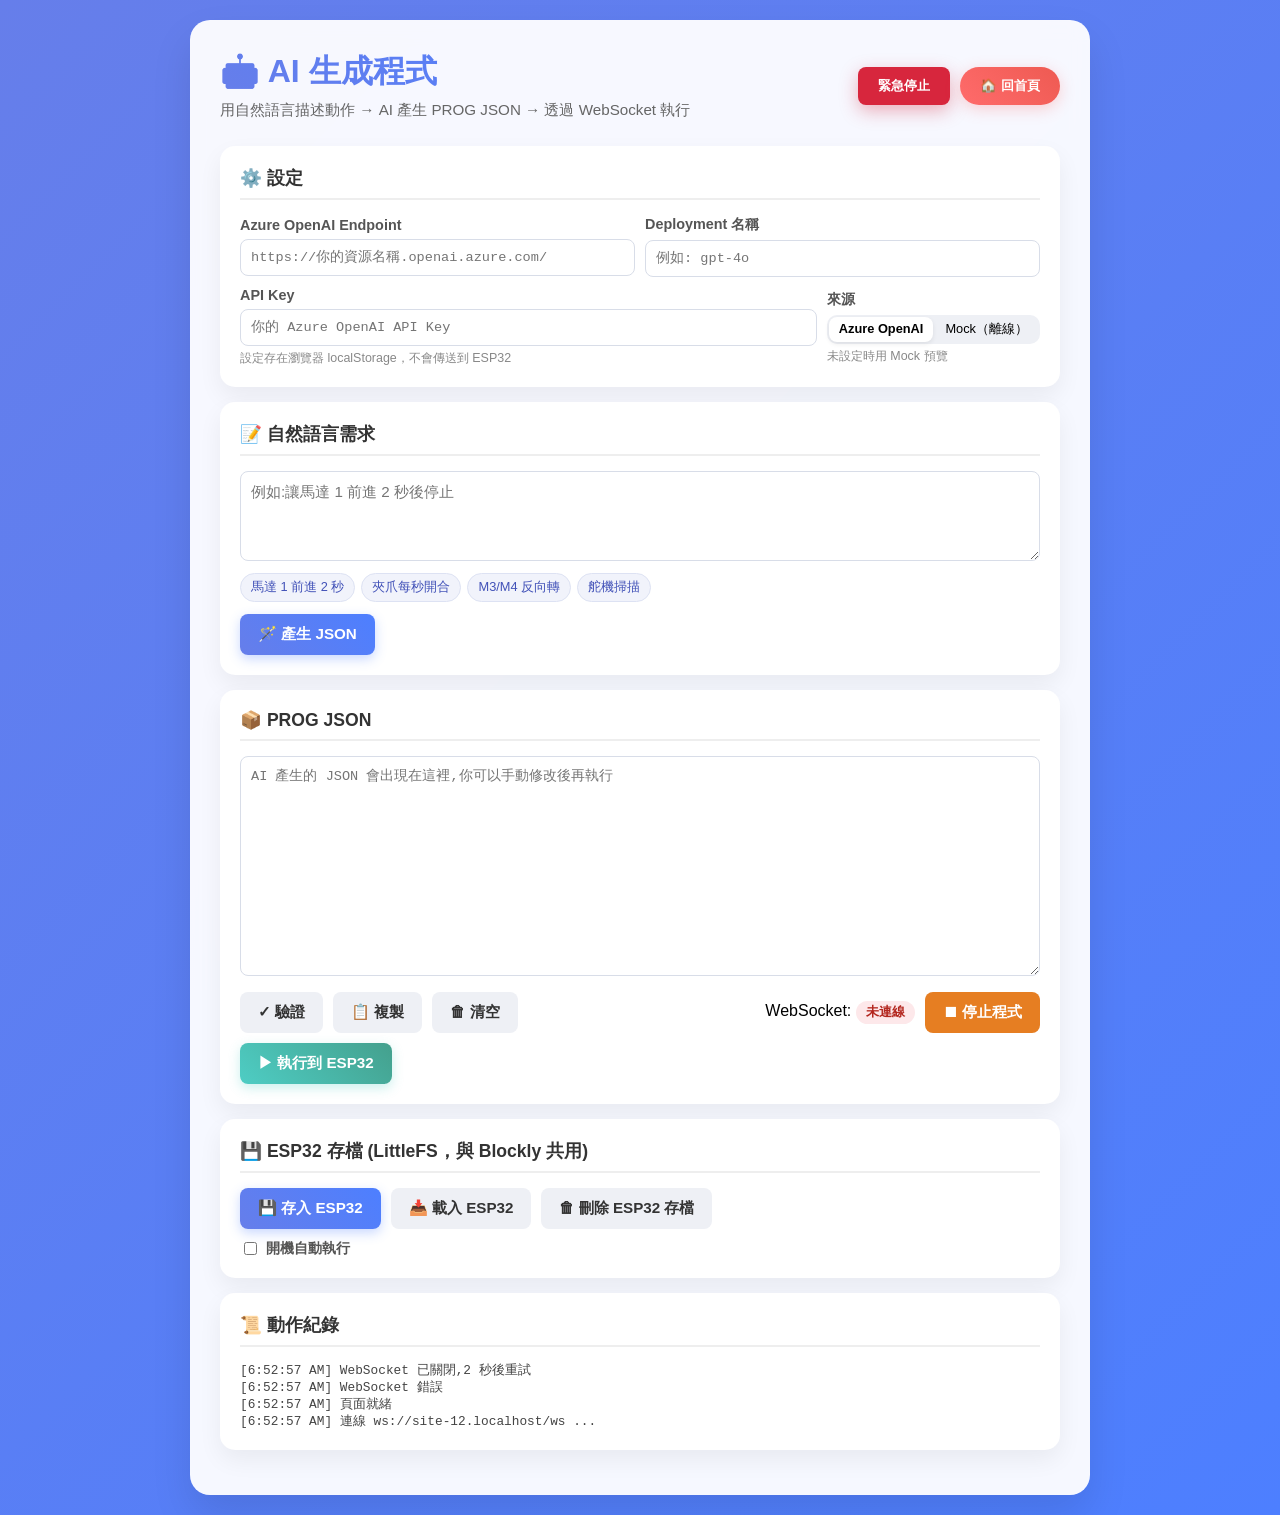
==== commit 9a768436: "fix: keep student competition banner within mobile layouts" ====
--- a/data/ai.html
+++ b/data/ai.html
@@ -2,7 +2,7 @@
 <html lang="zh-Hant">
 
 <head>
-  <script src="competition_client.js?v=20261103-pairing"></script>
+  <script src="competition_client.js?v=20261104-layout"></script>
   <meta charset="UTF-8" />
   <title>🤖 AI 生成程式</title>
   <meta name="viewport" content="width=device-width, initial-scale=1" />
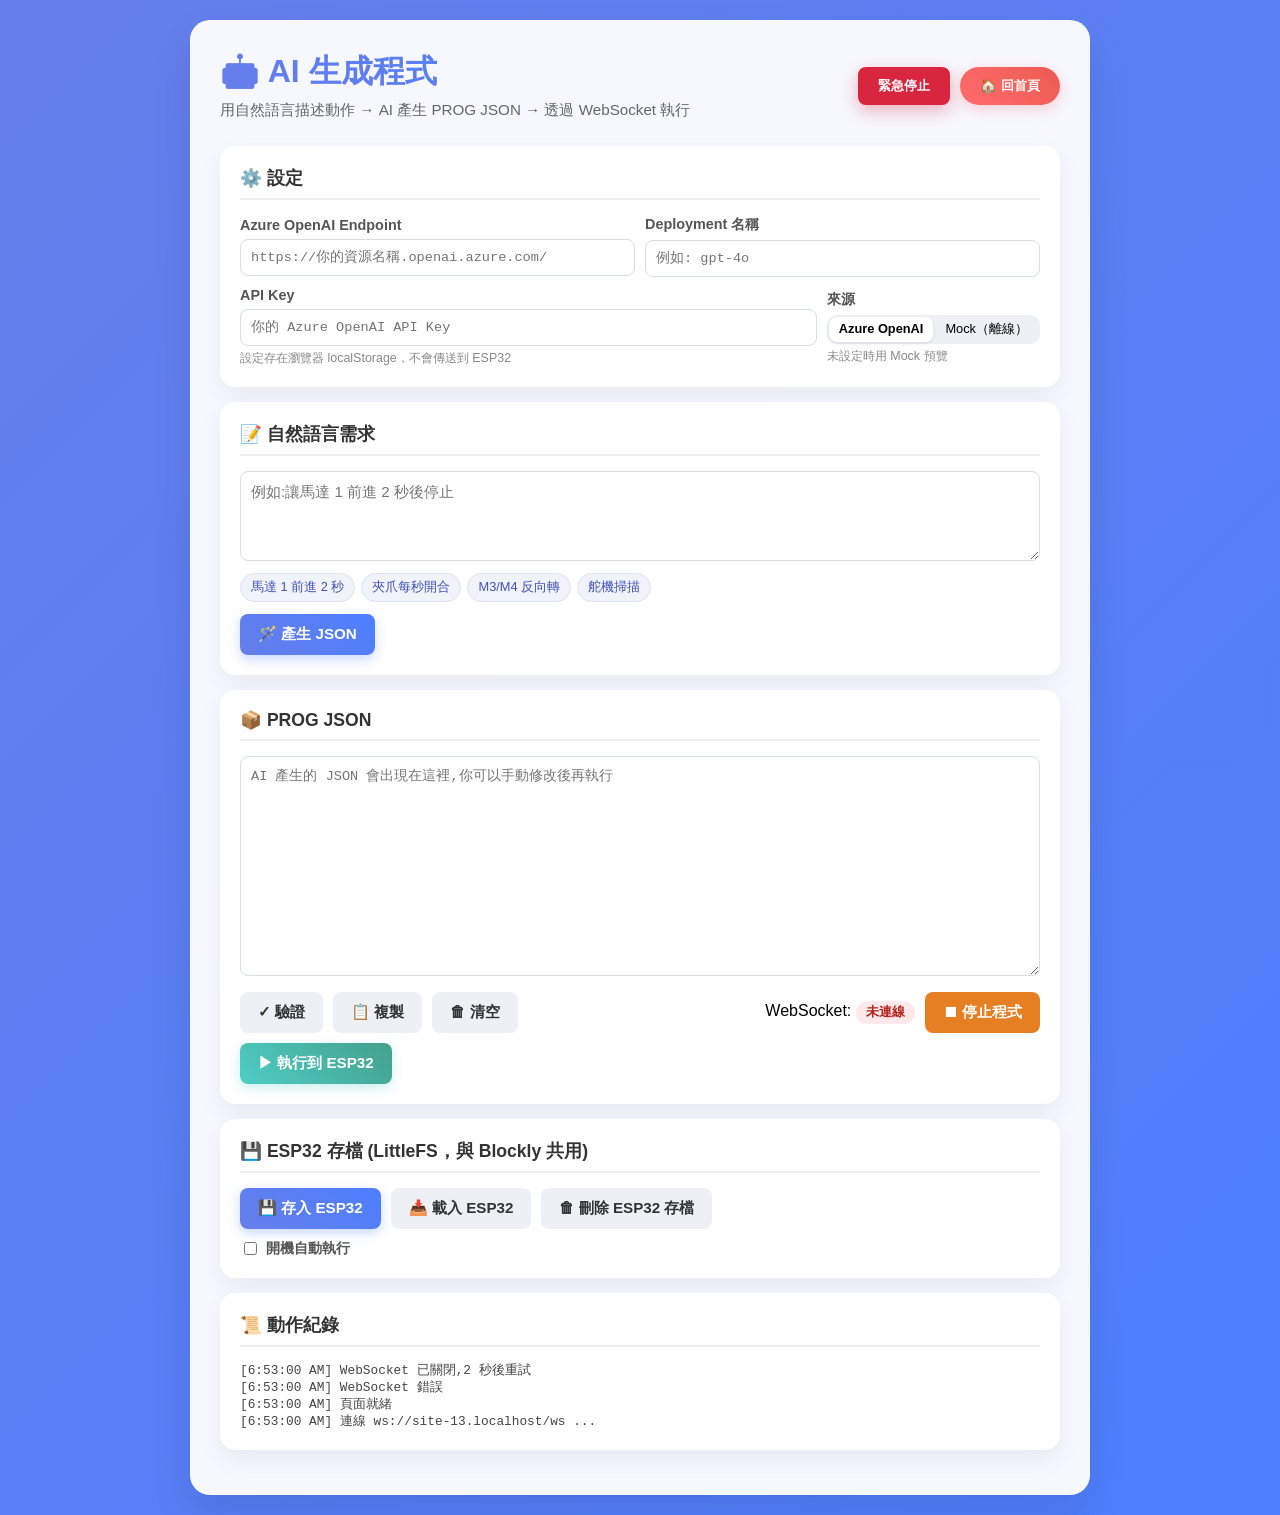
==== commit 77f3a6a4: "feat: simplify student enrollment with background referee discovery" ====
--- a/data/ai.html
+++ b/data/ai.html
@@ -2,7 +2,7 @@
 <html lang="zh-Hant">
 
 <head>
-  <script src="competition_client.js?v=20261104-layout"></script>
+  <script src="competition_client.js?v=20261104-simple"></script>
   <meta charset="UTF-8" />
   <title>🤖 AI 生成程式</title>
   <meta name="viewport" content="width=device-width, initial-scale=1" />
